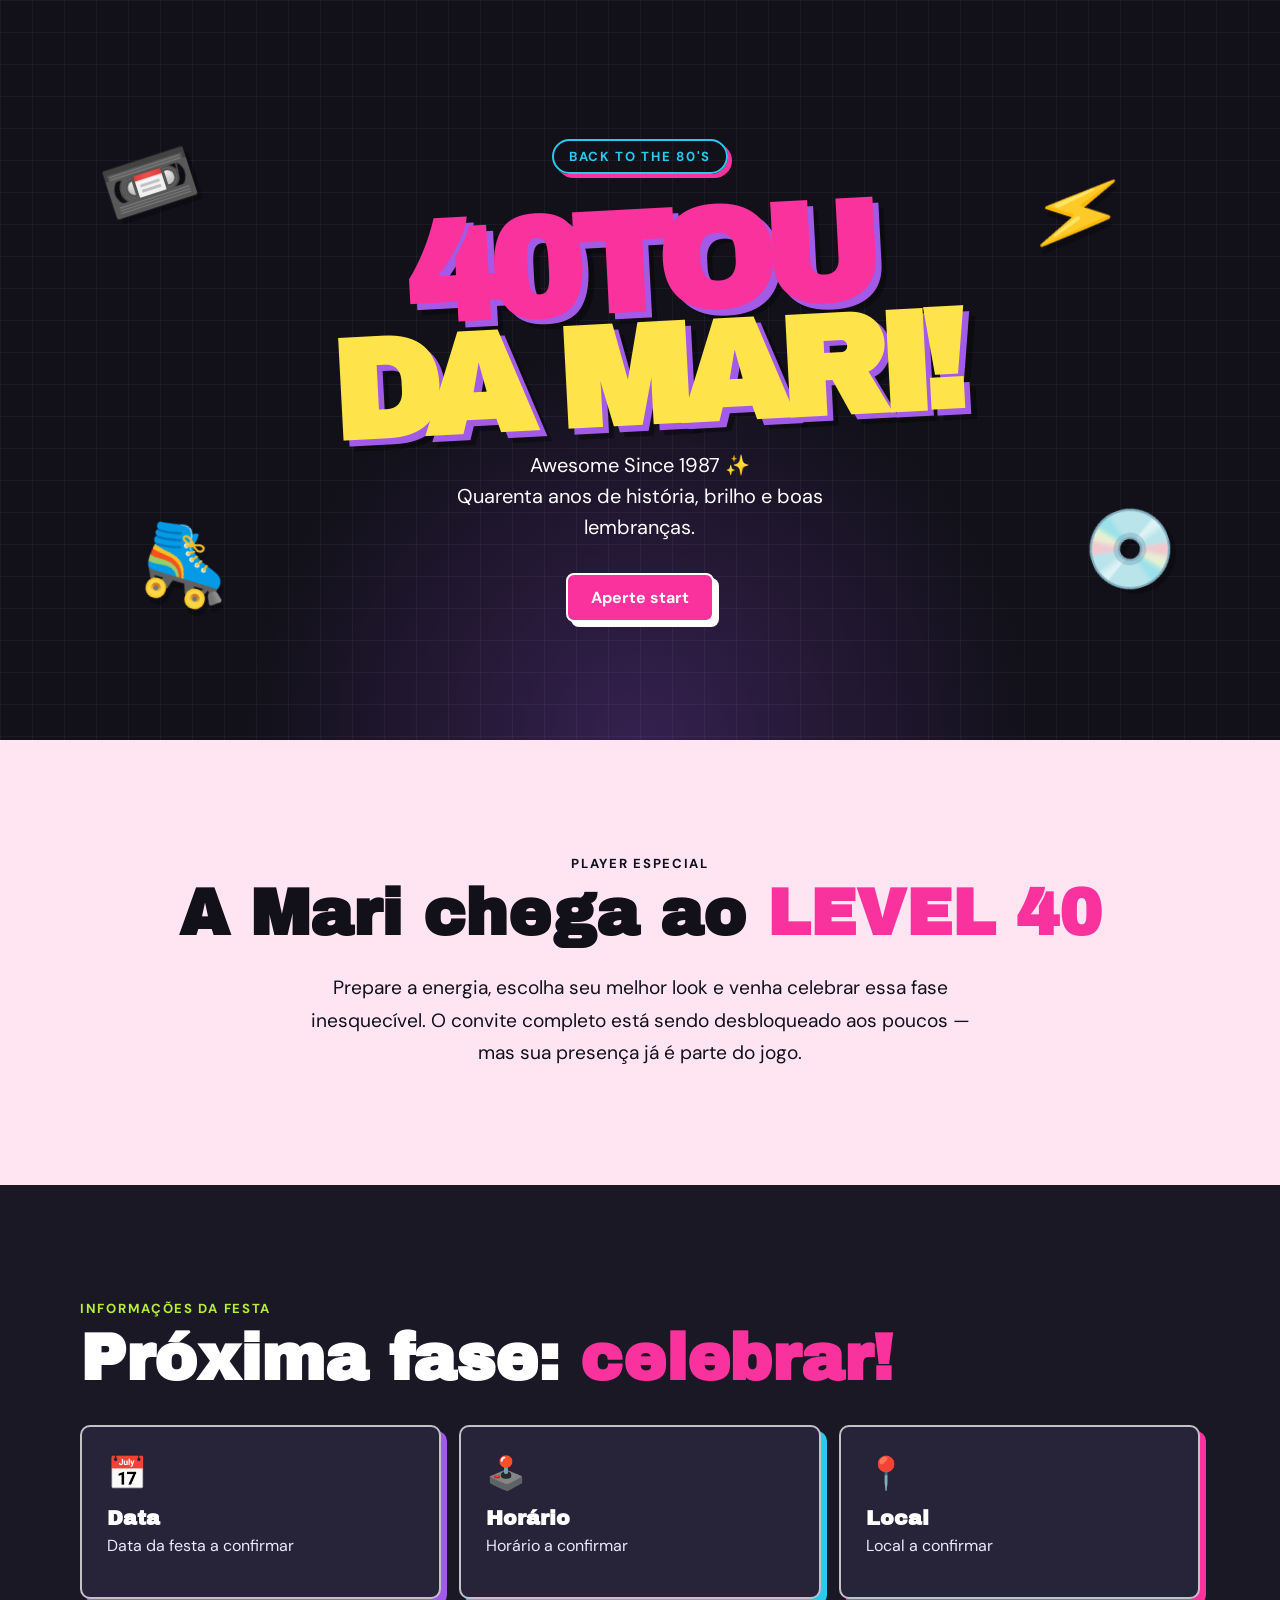
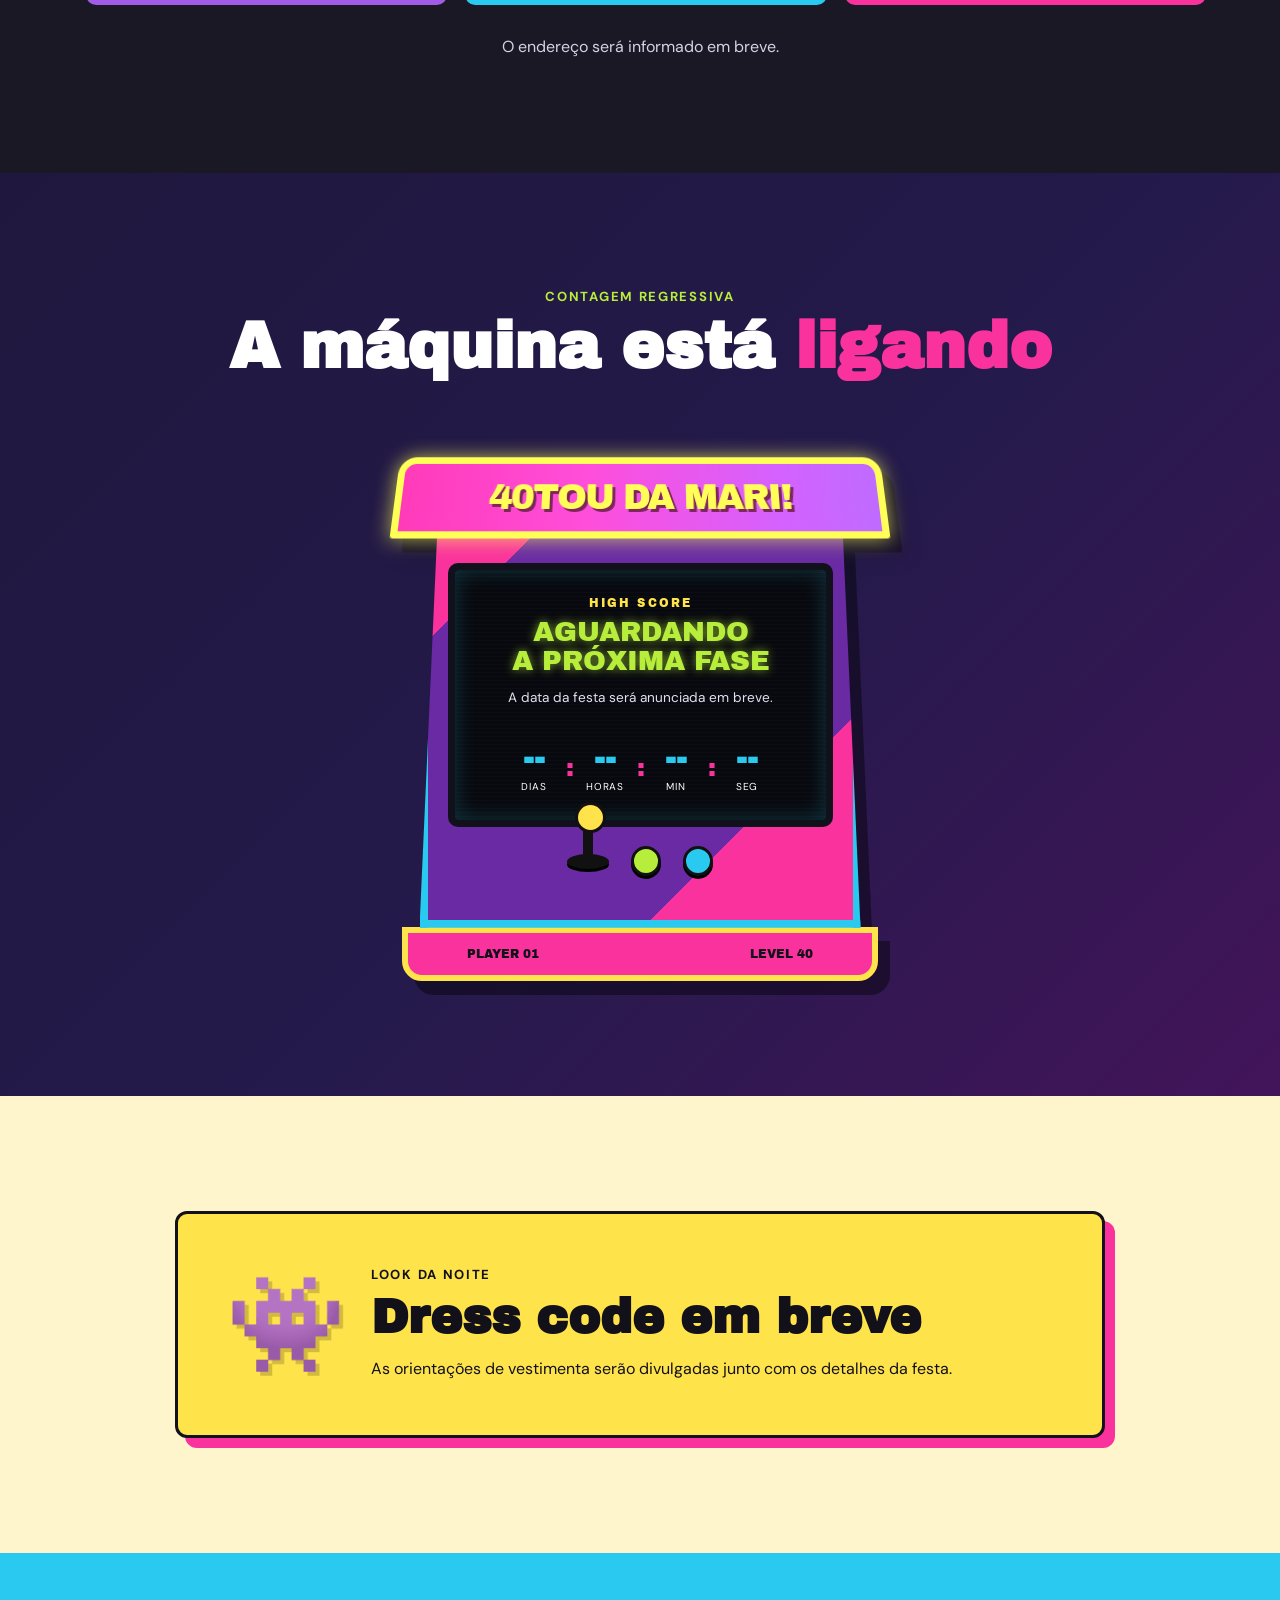
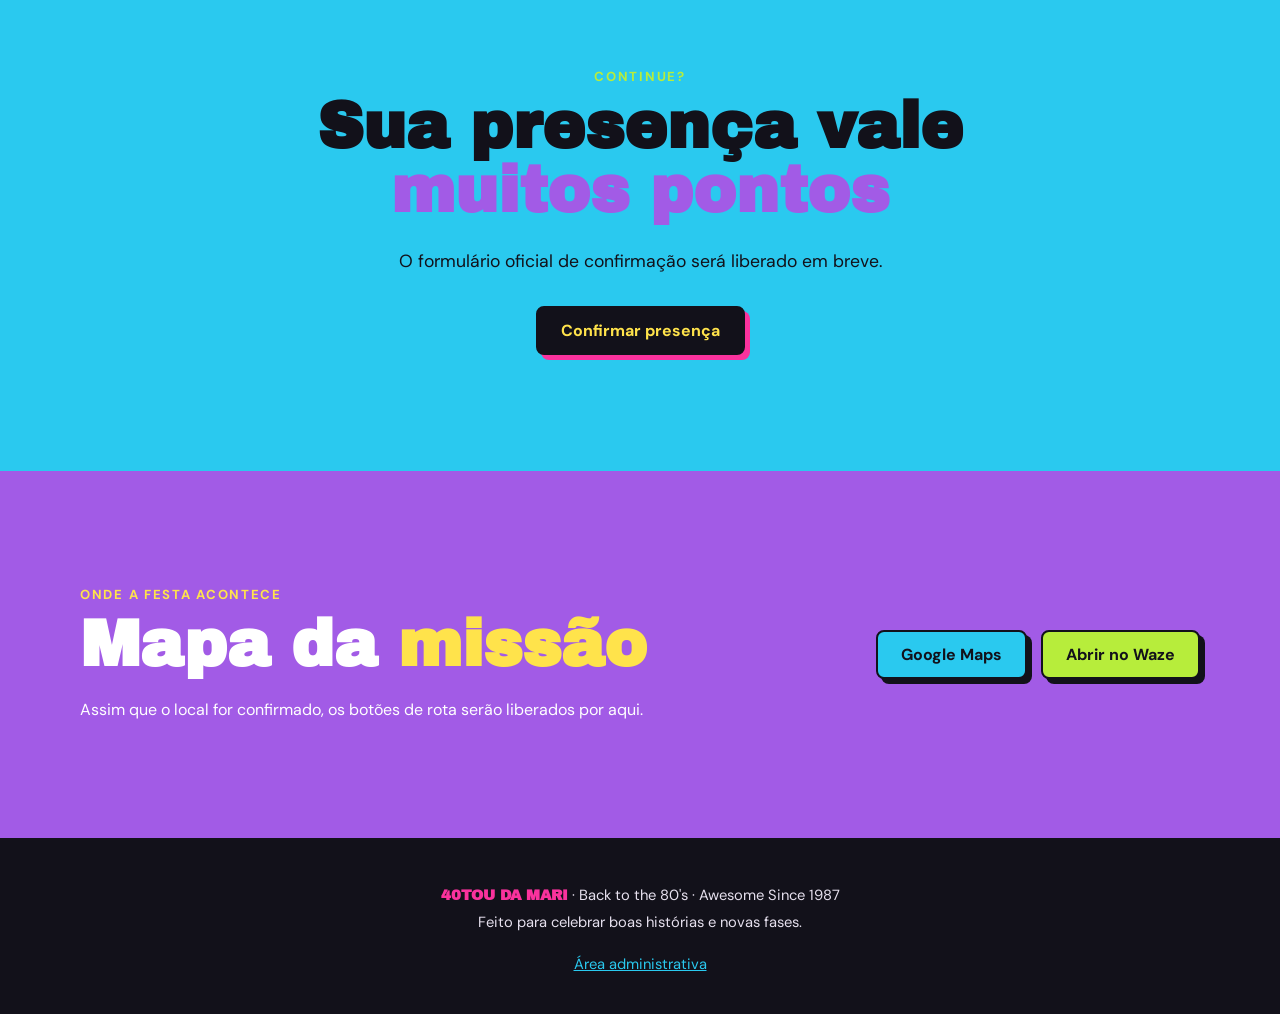
==== eventos/40tou-da-mari/index.html @ 83916aa4 "Add files via upload" ====
<!doctype html>
<html lang="pt-BR">
<head>
  <meta charset="utf-8">
  <meta name="viewport" content="width=device-width, initial-scale=1">
  <meta name="theme-color" content="#12111a">
  <meta name="description" content="40tou da Mari — Back to the 80's, Awesome Since 1987.">
  <title>40tou da Mari — Back to the 80's</title>
  <link rel="preconnect" href="https://fonts.googleapis.com">
  <link rel="preconnect" href="https://fonts.gstatic.com" crossorigin>
  <link href="https://fonts.googleapis.com/css2?family=Archivo+Black&family=DM+Sans:opsz,wght@9..40,400;9..40,500;9..40,700&display=swap" rel="stylesheet">
  <link rel="stylesheet" href="css/public-arcade.css">
</head>
<body>
  <a class="skip-link" href="#convite">Pular para o convite</a>
  <header class="hero" aria-labelledby="hero-title">
    <div class="top-stripe" aria-hidden="true"></div>
    <div class="hero-decoration deco-cassette" aria-hidden="true">📼</div>
    <div class="hero-decoration deco-bolt" aria-hidden="true">⚡</div>
    <div class="hero-decoration deco-disc" aria-hidden="true">💿</div>
    <div class="hero-decoration deco-skate" aria-hidden="true">🛼</div>
    <div class="hero-content">
      <p class="tagline">Back to the 80's</p>
      <h1 id="hero-title"><span>40TOU</span><span>DA MARI!</span></h1>
      <p class="hero-copy">Awesome Since 1987 ✨<br>Quarenta anos de história, brilho e boas lembranças.</p>
      <a class="button button-pink" href="#convite">Aperte start</a>
    </div>
  </header>

  <main>
    <section class="intro section-padding" id="convite" aria-labelledby="intro-title">
      <p class="eyebrow">Player especial</p>
      <h2 id="intro-title">A Mari chega ao <span>LEVEL 40</span></h2>
      <p>Prepare a energia, escolha seu melhor look e venha celebrar essa fase inesquecível. O convite completo está sendo desbloqueado aos poucos — mas sua presença já é parte do jogo.</p>
    </section>

    <section class="event-info section-padding" aria-labelledby="info-title">
      <div class="section-heading"><p class="eyebrow">Informações da festa</p><h2 id="info-title">Próxima fase: <span>celebrar!</span></h2></div>
      <div class="info-grid">
        <article><span class="info-icon" aria-hidden="true">📅</span><h3>Data</h3><p id="eventDate">Data da festa a confirmar</p></article>
        <article><span class="info-icon" aria-hidden="true">🕹️</span><h3>Horário</h3><p id="eventTime">Horário a confirmar</p></article>
        <article><span class="info-icon" aria-hidden="true">📍</span><h3>Local</h3><p id="eventVenue">Local a confirmar</p></article>
      </div>
      <p class="info-note" id="eventAddress">O endereço será informado em breve.</p>
    </section>

    <section class="arcade-section section-padding" aria-labelledby="arcade-title">
      <div class="section-heading section-heading--center"><p class="eyebrow">Contagem regressiva</p><h2 id="arcade-title">A máquina está <span>ligando</span></h2></div>
      <div class="arcade-wrap" id="arcadeMachine" data-state="pending">
        <div class="arcade-machine" aria-label="Fliperama retrô com contagem regressiva">
          <div class="arcade-marquee">40TOU DA MARI!</div>
          <div class="arcade-cabinet">
            <div class="arcade-screen">
              <div class="scanlines" aria-hidden="true"></div>
              <p class="screen-kicker">HIGH SCORE</p>
              <p class="screen-message" id="countdownMessage">AGUARDANDO<br>A PRÓXIMA FASE</p>
              <p class="screen-subtitle" id="countdownSubtitle">A data da festa será anunciada em breve.</p>
              <div class="countdown" aria-live="polite" aria-label="Contagem regressiva para o evento">
                <div><strong id="days">--</strong><span>Dias</span></div><i>:</i>
                <div><strong id="hours">--</strong><span>Horas</span></div><i>:</i>
                <div><strong id="minutes">--</strong><span>Min</span></div><i>:</i>
                <div><strong id="seconds">--</strong><span>Seg</span></div>
              </div>
            </div>
            <div class="arcade-controls" aria-hidden="true"><span class="joystick"></span><span class="arcade-button button-one"></span><span class="arcade-button button-two"></span></div>
          </div>
          <div class="arcade-base"><span>PLAYER 01</span><span>LEVEL 40</span></div>
        </div>
      </div>
    </section>

    <section class="outfit section-padding" aria-labelledby="outfit-title">
      <div class="outfit-card"><span class="outfit-icon" aria-hidden="true">👾</span><div><p class="eyebrow">Look da noite</p><h2 id="outfit-title">Dress code em breve</h2><p id="outfitText">As orientações de vestimenta serão divulgadas junto com os detalhes da festa.</p></div></div>
    </section>

    <section class="rsvp section-padding" aria-labelledby="rsvp-title">
      <p class="eyebrow">Continue?</p><h2 id="rsvp-title">Sua presença vale<br><span>muitos pontos</span></h2>
      <p id="rsvpText">Confirme sua presença pelo formulário oficial para que a Mari possa preparar tudo com carinho.</p>
      <a id="rsvpLink" class="button button-dark" target="_blank" rel="noopener noreferrer" href="#">Confirmar presença</a>
    </section>

    <section class="location section-padding" aria-labelledby="location-title">
      <div><p class="eyebrow">Onde a festa acontece</p><h2 id="location-title">Mapa da <span>missão</span></h2><p id="locationText">Assim que o local for confirmado, os botões de rota serão liberados por aqui.</p></div>
      <div class="route-actions"><button id="mapsButton" class="button button-cyan" type="button">Google Maps</button><button id="wazeButton" class="button button-lime" type="button">Abrir no Waze</button></div>
    </section>
  </main>

  <footer class="site-footer"><p><strong>40TOU DA MARI</strong> · Back to the 80's · Awesome Since 1987</p><p>Feito para celebrar boas histórias e novas fases.</p><a href="dashboard.html">Área administrativa</a></footer>
  <div class="toast" id="toast" role="status" aria-live="polite"></div>
  <script src="js/dados-evento.js"></script>
  <script src="js/script.js"></script>
</body>
</html>
---- eventos/40tou-da-mari/css/public-arcade.css ----
:root{--pink:#fa329d;--cyan:#2ac9ef;--lime:#b7ed3b;--yellow:#ffe34b;--purple:#a25be6;--ink:#12111a;--paper:#fff8f4;--dark-paper:#1a1825;--font-title:"Archivo Black",Impact,sans-serif;--font-body:"DM Sans",Arial,sans-serif}*{box-sizing:border-box}html{scroll-behavior:smooth}body{margin:0;background:var(--paper);color:var(--ink);font-family:var(--font-body);font-size:16px;overflow-x:hidden}button,a{font:inherit}.skip-link{position:absolute;left:12px;top:-80px;z-index:99;background:var(--yellow);color:var(--ink);font-weight:700;padding:12px 15px;border-radius:8px}.skip-link:focus{top:12px}.top-stripe{height:15px;background:repeating-linear-gradient(90deg,var(--pink) 0 20%,var(--cyan) 20% 40%,var(--lime) 40% 60%,var(--yellow) 60% 80%,var(--purple) 80% 100%)}.hero{position:relative;isolation:isolate;min-height:min(740px,100vh);display:grid;place-items:center;overflow:hidden;color:#fff;text-align:center;background-color:var(--ink);background-image:linear-gradient(rgba(255,255,255,.045) 1px,transparent 1px),linear-gradient(90deg,rgba(255,255,255,.045) 1px,transparent 1px),radial-gradient(circle at 50% 100%,#35204f 0,transparent 40%);background-size:32px 32px,32px 32px,auto}.hero:after{content:"";position:absolute;inset:auto -25% -45% -25%;height:65%;z-index:-1;background:repeating-radial-gradient(ellipse at center,transparent 0 15px,rgba(250,50,157,.17) 16px 17px);transform:perspective(280px) rotateX(65deg)}.hero-content{padding:84px 20px 105px;position:relative;z-index:1}.tagline,.eyebrow{margin:0 0 10px;text-transform:uppercase;font-size:.82rem;letter-spacing:.13em;font-weight:700}.tagline{display:inline-block;padding:7px 15px;border:2px solid var(--cyan);border-radius:999px;color:var(--cyan);box-shadow:4px 4px 0 var(--pink)}.hero h1{margin:25px auto 16px;line-height:.8;font-family:var(--font-title);font-size:clamp(4rem,11vw,9.5rem);letter-spacing:-.08em;transform:rotate(-3deg)}.hero h1 span{display:block;text-shadow:6px 6px 0 var(--purple),11px 11px 0 rgba(0,0,0,.35)}.hero h1 span:first-child{color:var(--pink)}.hero h1 span:last-child{color:var(--yellow)}.hero-copy{margin:0 auto 30px;max-width:470px;font-size:clamp(1rem,2vw,1.25rem);line-height:1.55}.hero-decoration{position:absolute;z-index:0;filter:drop-shadow(4px 6px 0 rgba(0,0,0,.3));font-size:clamp(2.3rem,6vw,5rem)}.deco-cassette{left:8%;top:18%;transform:rotate(-18deg)}.deco-bolt{right:12%;top:22%;transform:rotate(18deg)}.deco-disc{right:8%;bottom:19%;transform:rotate(-20deg)}.deco-skate{left:11%;bottom:17%;transform:rotate(16deg)}.button{display:inline-flex;align-items:center;justify-content:center;min-height:48px;border:2px solid var(--ink);border-radius:8px;padding:12px 23px;color:var(--ink);font-weight:700;text-decoration:none;cursor:pointer;box-shadow:5px 5px 0 var(--ink);transition:transform .18s ease,box-shadow .18s ease}.button:hover,.button:focus-visible{transform:translate(3px,3px);box-shadow:2px 2px 0 var(--ink)}.button:focus-visible,a:focus-visible,button:focus-visible{outline:3px solid var(--cyan);outline-offset:3px}.button-pink{background:var(--pink);color:#fff;border-color:#fff;box-shadow:5px 5px 0 #fff}.section-padding{padding:clamp(58px,9vw,116px) max(22px,calc((100% - 1120px)/2))}.intro{text-align:center;background:#ffe5f2}.intro h2,.section-heading h2,.rsvp h2,.location h2,.outfit h2{margin:0;font-family:var(--font-title);font-size:clamp(2rem,5vw,4rem);line-height:1}.intro h2 span,.section-heading h2 span,.rsvp h2 span,.location h2 span{color:var(--pink)}.intro>p:last-child{max-width:690px;margin:26px auto 0;font-size:clamp(1rem,2vw,1.2rem);line-height:1.7}.event-info{background:var(--dark-paper);color:#fff}.section-heading{margin-bottom:34px}.section-heading--center{text-align:center}.section-heading .eyebrow,.rsvp .eyebrow{color:var(--lime)}.info-grid{display:grid;grid-template-columns:repeat(3,1fr);gap:18px}.info-grid article{min-height:174px;padding:25px;border:2px solid rgba(255,255,255,.72);border-radius:10px;background:#272339;box-shadow:6px 6px 0 var(--purple)}.info-grid article:nth-child(2){box-shadow:6px 6px 0 var(--cyan)}.info-grid article:nth-child(3){box-shadow:6px 6px 0 var(--pink)}.info-icon{font-size:2rem}.info-grid h3{margin:13px 0 5px;font-family:var(--font-title);font-size:1.28rem}.info-grid p{margin:0;color:#ece9f9;line-height:1.55}.info-note{max-width:800px;margin:37px auto 0;text-align:center;color:#d6d1e6}.arcade-section{background:linear-gradient(135deg,#20173e,#241a4b 55%,#43145a);color:#fff;overflow:hidden}.arcade-wrap{max-width:490px;margin:0 auto;filter:drop-shadow(12px 14px 0 rgba(0,0,0,.42))}.arcade-machine{position:relative;padding-top:43px}.arcade-marquee{position:relative;z-index:2;padding:14px 10px;border:7px solid var(--yellow);border-radius:18px 18px 3px 3px;background:linear-gradient(90deg,var(--pink),var(--purple));color:var(--yellow);font-family:var(--font-title);font-size:clamp(1.5rem,5vw,2.25rem);letter-spacing:-.05em;text-align:center;text-shadow:3px 3px 0 #68214e;transform:perspective(260px) rotateX(8deg);transition:filter .45s ease,box-shadow .45s ease}.arcade-cabinet{position:relative;margin:-3px auto 0;width:90%;padding:28px 20px 24px;border:8px solid var(--cyan);border-top:0;background:linear-gradient(135deg,#fa329d 0 13%,#692aa4 13% 75%,#fa329d 75%);clip-path:polygon(4% 0,96% 0,100% 100%,0 100%)}.arcade-screen{position:relative;overflow:hidden;padding:27px 15px;background:#08090e;border:7px solid #10111b;border-radius:10px;color:var(--lime);text-align:center;box-shadow:inset 0 0 22px rgba(42,201,239,.23)}.scanlines{pointer-events:none;position:absolute;inset:0;background:repeating-linear-gradient(0deg,transparent 0 3px,rgba(255,255,255,.07) 4px);opacity:.52}.screen-kicker,.screen-message,.screen-subtitle,.countdown{position:relative}.screen-kicker{margin:0 0 9px;color:var(--yellow);font-family:var(--font-title);font-size:.72rem;letter-spacing:.18em}.screen-message{margin:0;font-family:var(--font-title);font-size:clamp(1.15rem,4vw,1.72rem);line-height:1.05;text-shadow:0 0 10px rgba(183,237,59,.65)}.screen-subtitle{min-height:36px;margin:13px auto 18px;max-width:290px;color:#e4dff1;font-size:.85rem;line-height:1.35}.countdown{display:flex;align-items:center;justify-content:center;gap:5px;font-family:var(--font-title)}.countdown div{min-width:53px}.countdown strong{display:block;color:var(--cyan);font-size:clamp(1.25rem,4vw,2rem);line-height:1}.countdown span{display:block;margin-top:5px;color:#fff;font-family:var(--font-body);font-size:.63rem;text-transform:uppercase;letter-spacing:.09em}.countdown i{color:var(--pink);font-size:1.5rem;font-style:normal}.arcade-controls{display:flex;align-items:center;justify-content:center;gap:22px;min-height:69px}.joystick{position:relative;width:42px;height:15px;border-radius:50%;background:#111;box-shadow:0 3px 0 #000}.joystick:before{content:"";position:absolute;width:10px;height:35px;left:16px;bottom:7px;background:#111;border-radius:7px}.joystick:after{content:"";position:absolute;width:25px;height:25px;left:8px;bottom:36px;border-radius:50%;background:var(--yellow);border:3px solid #111}.arcade-button{width:30px;height:30px;border:3px solid #111;border-radius:50%;box-shadow:0 3px 0 #000}.button-one{background:var(--lime)}.button-two{background:var(--cyan)}.arcade-base{display:flex;justify-content:space-between;gap:15px;margin:-1px auto 0;padding:14px 12%;width:97%;border:6px solid var(--yellow);border-radius:0 0 20px 20px;background:var(--pink);color:var(--ink);font-family:var(--font-title);font-size:.75rem}.arcade-wrap.is-powered .arcade-marquee{filter:brightness(1.18);box-shadow:0 0 20px rgba(255,227,75,.7)}.arcade-wrap.is-powered .arcade-screen{animation:crt-on .85s ease-out both}.arcade-wrap.is-powered .screen-message,.arcade-wrap.is-powered .countdown{animation:reveal .55s .42s both}.outfit{background:#fff5cd}.outfit-card{max-width:930px;margin:0 auto;display:flex;align-items:center;gap:25px;padding:clamp(26px,5vw,48px);border:3px solid var(--ink);border-radius:12px;background:var(--yellow);box-shadow:10px 10px 0 var(--pink)}.outfit-icon{font-size:clamp(3rem,9vw,6rem);filter:drop-shadow(4px 4px 0 rgba(0,0,0,.18))}.outfit h2{font-size:clamp(1.7rem,4vw,3rem)}.outfit p:last-child{margin:15px 0 0;line-height:1.65}.rsvp{text-align:center;background:var(--cyan)}.rsvp h2 span{color:var(--purple)}.rsvp>p:not(.eyebrow){max-width:580px;margin:24px auto 30px;font-size:1.1rem;line-height:1.65}.button-dark{background:var(--ink);border-color:var(--ink);color:var(--yellow);box-shadow:5px 5px 0 var(--pink)}.location{display:flex;align-items:center;justify-content:space-between;gap:32px;background:var(--purple);color:#fff}.location .eyebrow{color:var(--yellow)}.location h2 span{color:var(--yellow)}.location>div>p:last-child{max-width:580px;margin:20px 0 0;line-height:1.65}.route-actions{display:flex;flex-wrap:wrap;gap:14px;flex:0 0 auto}.button-cyan{background:var(--cyan)}.button-lime{background:var(--lime)}.site-footer{padding:40px 22px;background:var(--ink);color:#e6e0ee;text-align:center;font-size:.92rem}.site-footer p{margin:7px}.site-footer strong{color:var(--pink);font-family:var(--font-title)}.site-footer a{display:inline-block;margin-top:15px;color:var(--cyan)}.toast{position:fixed;left:50%;bottom:20px;z-index:20;width:min(440px,calc(100% - 32px));padding:15px 18px;border:2px solid var(--ink);border-radius:8px;background:var(--yellow);color:var(--ink);font-weight:700;text-align:center;box-shadow:5px 5px 0 var(--pink);opacity:0;pointer-events:none;transform:translate(-50%,20px);transition:.2s}.toast.is-visible{opacity:1;transform:translate(-50%,0)}@keyframes crt-on{0%{transform:scaleY(.02);filter:brightness(3)}55%{transform:scaleY(1.03);filter:brightness(1.6)}100%{transform:scaleY(1);filter:none}}@keyframes reveal{from{opacity:0;transform:translateY(8px)}to{opacity:1;transform:none}}@media(max-width:700px){.hero{min-height:630px}.hero-content{padding-top:72px}.deco-cassette{left:4%;top:14%}.deco-bolt{right:4%;top:16%}.deco-disc{right:2%;bottom:13%}.deco-skate{left:3%;bottom:12%}.info-grid{grid-template-columns:1fr}.info-grid article{min-height:0}.location{align-items:flex-start;flex-direction:column}.route-actions{width:100%}.route-actions .button{flex:1 1 180px}.arcade-cabinet{width:96%;padding-left:12px;padding-right:12px}}@media(max-width:420px){.hero h1{font-size:3.7rem}.arcade-wrap{max-width:360px}.arcade-machine{padding-top:32px}.arcade-marquee{border-width:5px;font-size:1.3rem}.arcade-cabinet{border-width:6px}.arcade-screen{padding-left:8px;padding-right:8px}.countdown{gap:2px}.countdown div{min-width:42px}.countdown strong{font-size:1.25rem}.countdown i{font-size:1.15rem}.arcade-base{font-size:.6rem}.outfit-card{align-items:flex-start;gap:16px}.outfit-icon{font-size:3rem}}@media(prefers-reduced-motion:reduce){html{scroll-behavior:auto}*,*:before,*:after{animation-duration:.01ms!important;animation-iteration-count:1!important;transition-duration:.01ms!important}}
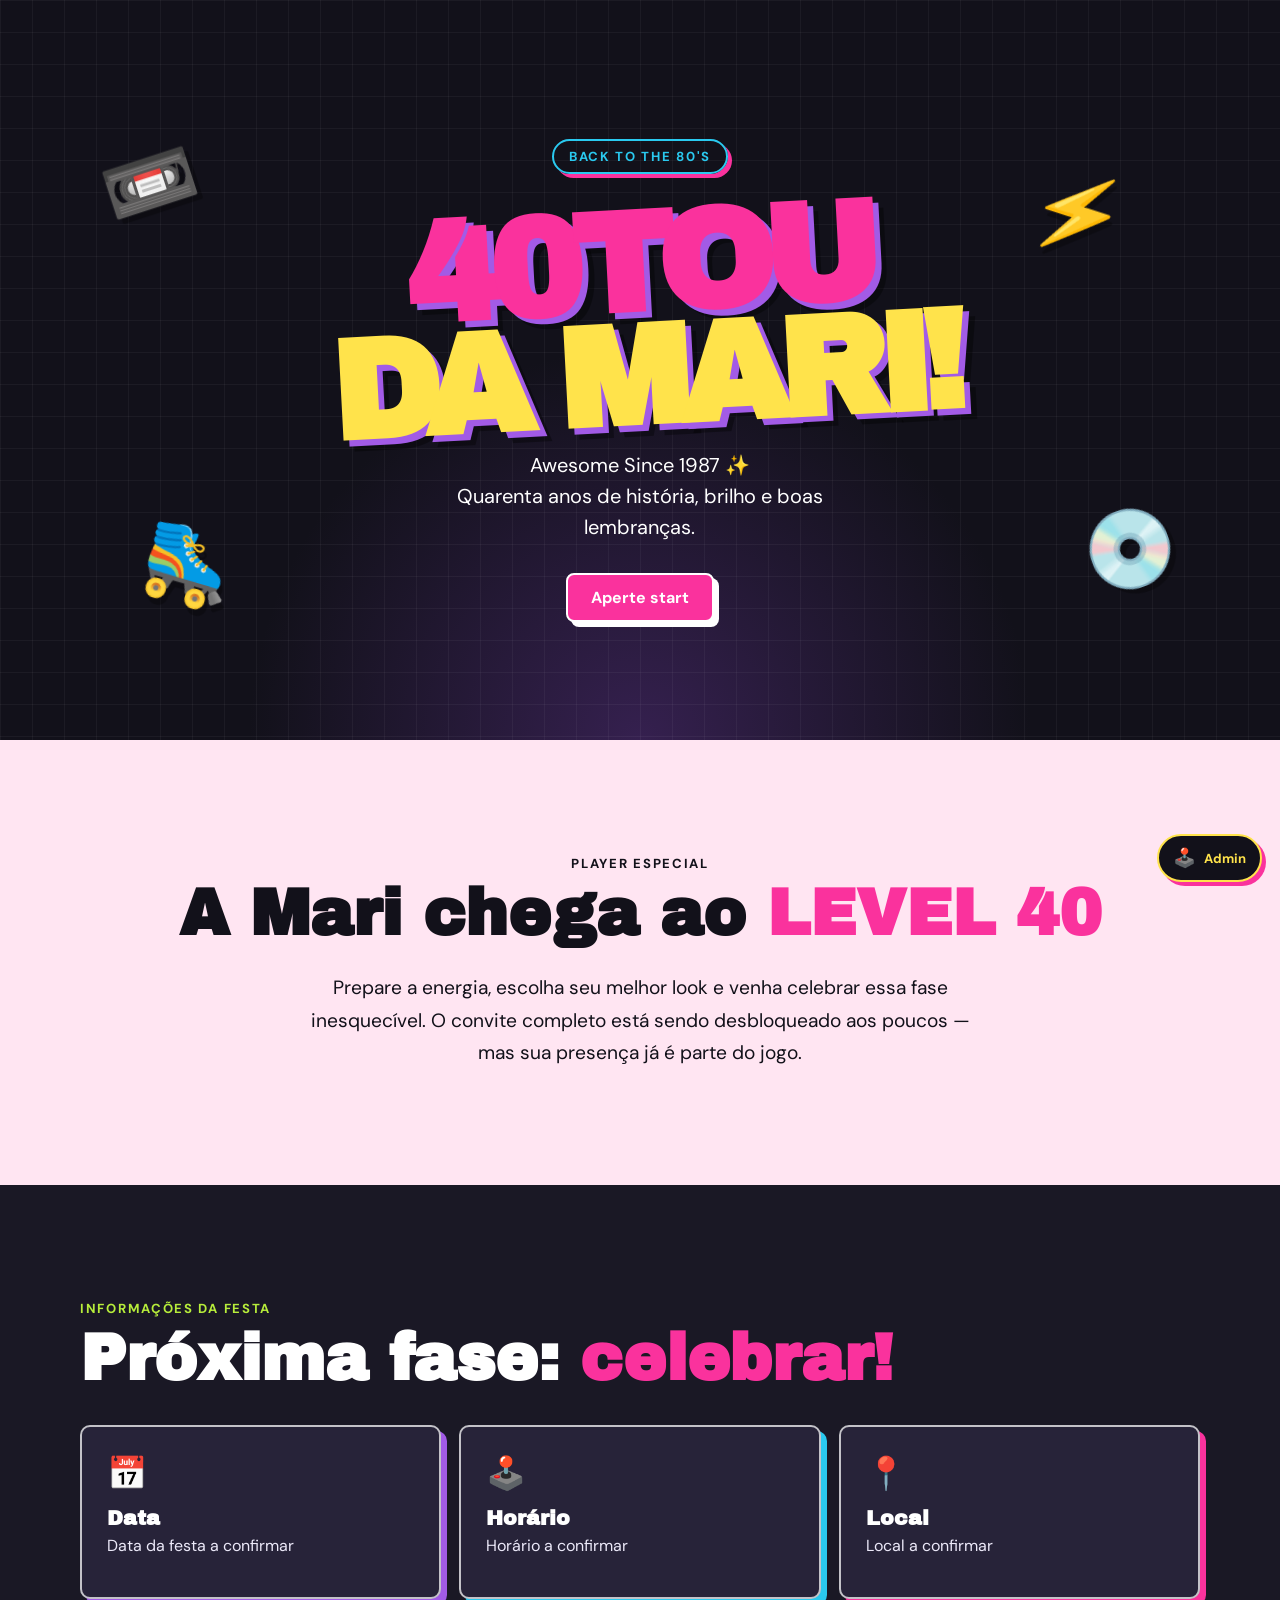
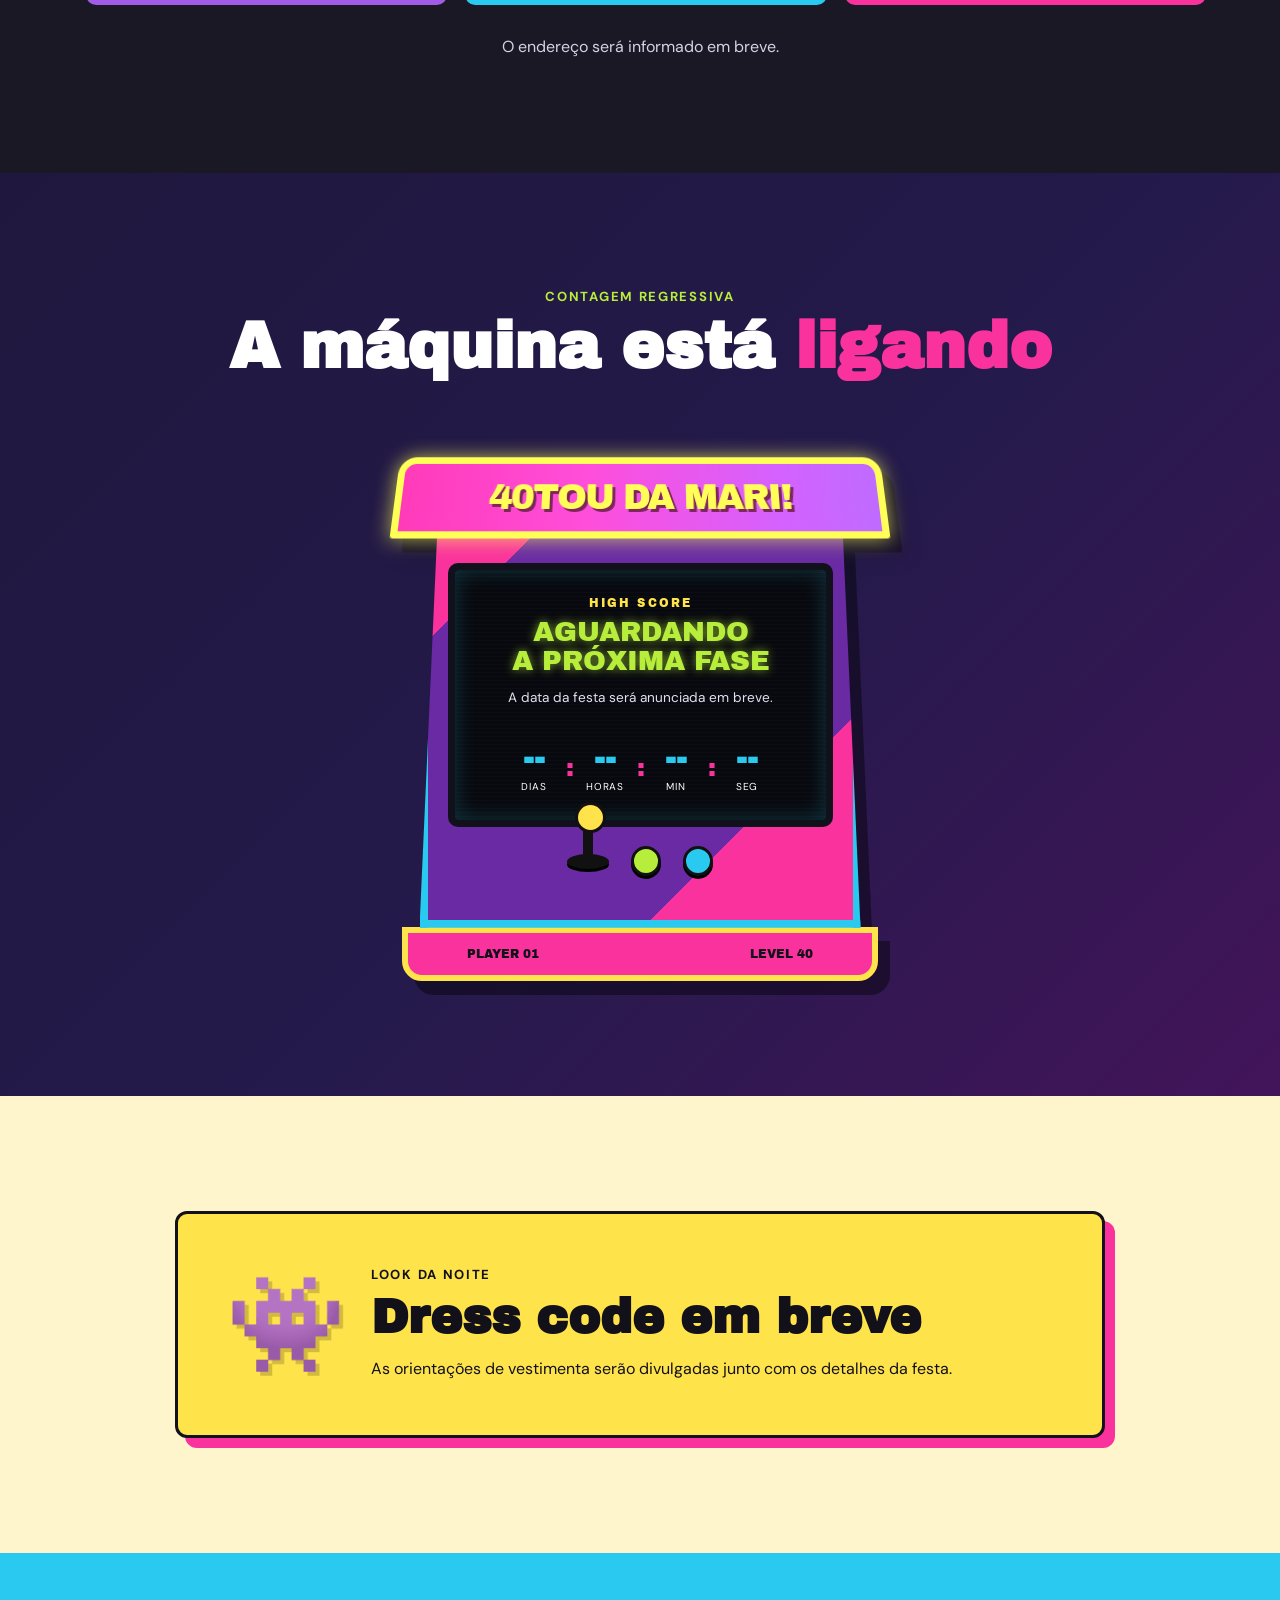
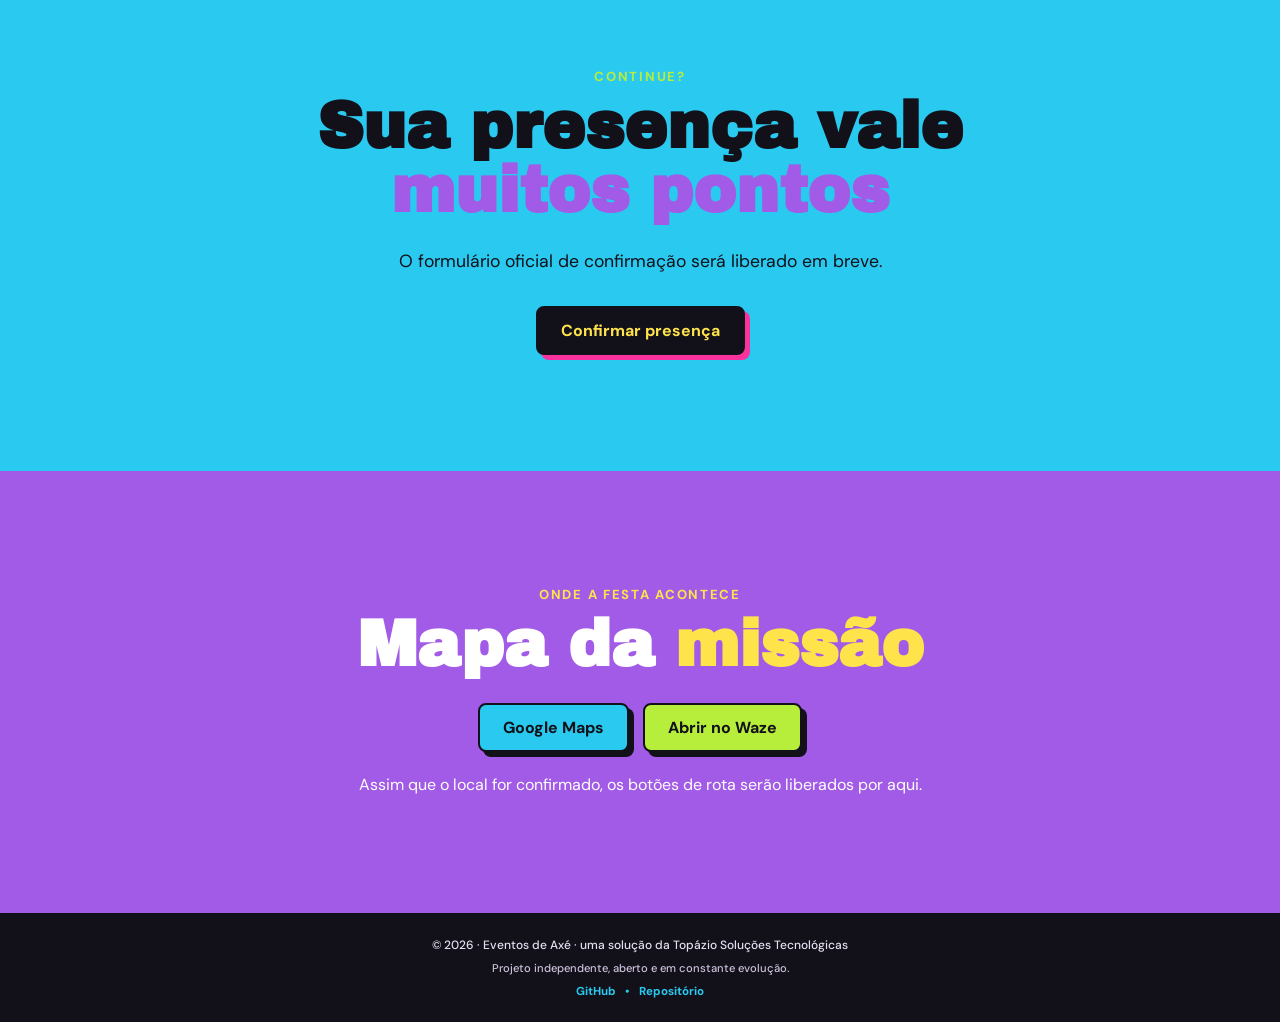
==== commit 16a10805: "Add files via upload" ====
--- a/eventos/40tou-da-mari/index.html
+++ b/eventos/40tou-da-mari/index.html
@@ -13,6 +13,7 @@
 </head>
 <body>
   <a class="skip-link" href="#convite">Pular para o convite</a>
+  <a class="admin-entry arcade-admin-entry" href="dashboard.html" aria-label="Acesso administrativo do evento"><span aria-hidden="true">🕹️</span><strong>Admin</strong></a>
   <header class="hero" aria-labelledby="hero-title">
     <div class="top-stripe" aria-hidden="true"></div>
     <div class="hero-decoration deco-cassette" aria-hidden="true">📼</div>
@@ -80,12 +81,11 @@
     </section>
 
     <section class="location section-padding" aria-labelledby="location-title">
-      <div><p class="eyebrow">Onde a festa acontece</p><h2 id="location-title">Mapa da <span>missão</span></h2><p id="locationText">Assim que o local for confirmado, os botões de rota serão liberados por aqui.</p></div>
-      <div class="route-actions"><button id="mapsButton" class="button button-cyan" type="button">Google Maps</button><button id="wazeButton" class="button button-lime" type="button">Abrir no Waze</button></div>
+      <div><p class="eyebrow">Onde a festa acontece</p><h2 id="location-title">Mapa da <span>missão</span></h2><div class="route-actions"><button id="mapsButton" class="button button-cyan" type="button">Google Maps</button><button id="wazeButton" class="button button-lime" type="button">Abrir no Waze</button></div><p id="locationText">Assim que o local for confirmado, os botões de rota serão liberados por aqui.</p></div>
     </section>
   </main>
 
-  <footer class="site-footer"><p><strong>40TOU DA MARI</strong> · Back to the 80's · Awesome Since 1987</p><p>Feito para celebrar boas histórias e novas fases.</p><a href="dashboard.html">Área administrativa</a></footer>
+  <footer class="institutional-footer mari-footer"><p>© <span id="currentYear"></span> · Eventos de Axé · uma solução da Topázio Soluções Tecnológicas</p><p class="system-note">Projeto independente, aberto e em constante evolução.</p><div class="system-links"><a href="https://github.com/raphbrito" target="_blank" rel="noopener">GitHub</a><span>•</span><a href="https://github.com/raphbrito/Eventos-de-Axe" target="_blank" rel="noopener">Repositório</a></div></footer>
   <div class="toast" id="toast" role="status" aria-live="polite"></div>
   <script src="js/dados-evento.js"></script>
   <script src="js/script.js"></script>
--- a/eventos/40tou-da-mari/css/public-arcade.css
+++ b/eventos/40tou-da-mari/css/public-arcade.css
@@ -1 +1,2 @@
 :root{--pink:#fa329d;--cyan:#2ac9ef;--lime:#b7ed3b;--yellow:#ffe34b;--purple:#a25be6;--ink:#12111a;--paper:#fff8f4;--dark-paper:#1a1825;--font-title:"Archivo Black",Impact,sans-serif;--font-body:"DM Sans",Arial,sans-serif}*{box-sizing:border-box}html{scroll-behavior:smooth}body{margin:0;background:var(--paper);color:var(--ink);font-family:var(--font-body);font-size:16px;overflow-x:hidden}button,a{font:inherit}.skip-link{position:absolute;left:12px;top:-80px;z-index:99;background:var(--yellow);color:var(--ink);font-weight:700;padding:12px 15px;border-radius:8px}.skip-link:focus{top:12px}.top-stripe{height:15px;background:repeating-linear-gradient(90deg,var(--pink) 0 20%,var(--cyan) 20% 40%,var(--lime) 40% 60%,var(--yellow) 60% 80%,var(--purple) 80% 100%)}.hero{position:relative;isolation:isolate;min-height:min(740px,100vh);display:grid;place-items:center;overflow:hidden;color:#fff;text-align:center;background-color:var(--ink);background-image:linear-gradient(rgba(255,255,255,.045) 1px,transparent 1px),linear-gradient(90deg,rgba(255,255,255,.045) 1px,transparent 1px),radial-gradient(circle at 50% 100%,#35204f 0,transparent 40%);background-size:32px 32px,32px 32px,auto}.hero:after{content:"";position:absolute;inset:auto -25% -45% -25%;height:65%;z-index:-1;background:repeating-radial-gradient(ellipse at center,transparent 0 15px,rgba(250,50,157,.17) 16px 17px);transform:perspective(280px) rotateX(65deg)}.hero-content{padding:84px 20px 105px;position:relative;z-index:1}.tagline,.eyebrow{margin:0 0 10px;text-transform:uppercase;font-size:.82rem;letter-spacing:.13em;font-weight:700}.tagline{display:inline-block;padding:7px 15px;border:2px solid var(--cyan);border-radius:999px;color:var(--cyan);box-shadow:4px 4px 0 var(--pink)}.hero h1{margin:25px auto 16px;line-height:.8;font-family:var(--font-title);font-size:clamp(4rem,11vw,9.5rem);letter-spacing:-.08em;transform:rotate(-3deg)}.hero h1 span{display:block;text-shadow:6px 6px 0 var(--purple),11px 11px 0 rgba(0,0,0,.35)}.hero h1 span:first-child{color:var(--pink)}.hero h1 span:last-child{color:var(--yellow)}.hero-copy{margin:0 auto 30px;max-width:470px;font-size:clamp(1rem,2vw,1.25rem);line-height:1.55}.hero-decoration{position:absolute;z-index:0;filter:drop-shadow(4px 6px 0 rgba(0,0,0,.3));font-size:clamp(2.3rem,6vw,5rem)}.deco-cassette{left:8%;top:18%;transform:rotate(-18deg)}.deco-bolt{right:12%;top:22%;transform:rotate(18deg)}.deco-disc{right:8%;bottom:19%;transform:rotate(-20deg)}.deco-skate{left:11%;bottom:17%;transform:rotate(16deg)}.button{display:inline-flex;align-items:center;justify-content:center;min-height:48px;border:2px solid var(--ink);border-radius:8px;padding:12px 23px;color:var(--ink);font-weight:700;text-decoration:none;cursor:pointer;box-shadow:5px 5px 0 var(--ink);transition:transform .18s ease,box-shadow .18s ease}.button:hover,.button:focus-visible{transform:translate(3px,3px);box-shadow:2px 2px 0 var(--ink)}.button:focus-visible,a:focus-visible,button:focus-visible{outline:3px solid var(--cyan);outline-offset:3px}.button-pink{background:var(--pink);color:#fff;border-color:#fff;box-shadow:5px 5px 0 #fff}.section-padding{padding:clamp(58px,9vw,116px) max(22px,calc((100% - 1120px)/2))}.intro{text-align:center;background:#ffe5f2}.intro h2,.section-heading h2,.rsvp h2,.location h2,.outfit h2{margin:0;font-family:var(--font-title);font-size:clamp(2rem,5vw,4rem);line-height:1}.intro h2 span,.section-heading h2 span,.rsvp h2 span,.location h2 span{color:var(--pink)}.intro>p:last-child{max-width:690px;margin:26px auto 0;font-size:clamp(1rem,2vw,1.2rem);line-height:1.7}.event-info{background:var(--dark-paper);color:#fff}.section-heading{margin-bottom:34px}.section-heading--center{text-align:center}.section-heading .eyebrow,.rsvp .eyebrow{color:var(--lime)}.info-grid{display:grid;grid-template-columns:repeat(3,1fr);gap:18px}.info-grid article{min-height:174px;padding:25px;border:2px solid rgba(255,255,255,.72);border-radius:10px;background:#272339;box-shadow:6px 6px 0 var(--purple)}.info-grid article:nth-child(2){box-shadow:6px 6px 0 var(--cyan)}.info-grid article:nth-child(3){box-shadow:6px 6px 0 var(--pink)}.info-icon{font-size:2rem}.info-grid h3{margin:13px 0 5px;font-family:var(--font-title);font-size:1.28rem}.info-grid p{margin:0;color:#ece9f9;line-height:1.55}.info-note{max-width:800px;margin:37px auto 0;text-align:center;color:#d6d1e6}.arcade-section{background:linear-gradient(135deg,#20173e,#241a4b 55%,#43145a);color:#fff;overflow:hidden}.arcade-wrap{max-width:490px;margin:0 auto;filter:drop-shadow(12px 14px 0 rgba(0,0,0,.42))}.arcade-machine{position:relative;padding-top:43px}.arcade-marquee{position:relative;z-index:2;padding:14px 10px;border:7px solid var(--yellow);border-radius:18px 18px 3px 3px;background:linear-gradient(90deg,var(--pink),var(--purple));color:var(--yellow);font-family:var(--font-title);font-size:clamp(1.5rem,5vw,2.25rem);letter-spacing:-.05em;text-align:center;text-shadow:3px 3px 0 #68214e;transform:perspective(260px) rotateX(8deg);transition:filter .45s ease,box-shadow .45s ease}.arcade-cabinet{position:relative;margin:-3px auto 0;width:90%;padding:28px 20px 24px;border:8px solid var(--cyan);border-top:0;background:linear-gradient(135deg,#fa329d 0 13%,#692aa4 13% 75%,#fa329d 75%);clip-path:polygon(4% 0,96% 0,100% 100%,0 100%)}.arcade-screen{position:relative;overflow:hidden;padding:27px 15px;background:#08090e;border:7px solid #10111b;border-radius:10px;color:var(--lime);text-align:center;box-shadow:inset 0 0 22px rgba(42,201,239,.23)}.scanlines{pointer-events:none;position:absolute;inset:0;background:repeating-linear-gradient(0deg,transparent 0 3px,rgba(255,255,255,.07) 4px);opacity:.52}.screen-kicker,.screen-message,.screen-subtitle,.countdown{position:relative}.screen-kicker{margin:0 0 9px;color:var(--yellow);font-family:var(--font-title);font-size:.72rem;letter-spacing:.18em}.screen-message{margin:0;font-family:var(--font-title);font-size:clamp(1.15rem,4vw,1.72rem);line-height:1.05;text-shadow:0 0 10px rgba(183,237,59,.65)}.screen-subtitle{min-height:36px;margin:13px auto 18px;max-width:290px;color:#e4dff1;font-size:.85rem;line-height:1.35}.countdown{display:flex;align-items:center;justify-content:center;gap:5px;font-family:var(--font-title)}.countdown div{min-width:53px}.countdown strong{display:block;color:var(--cyan);font-size:clamp(1.25rem,4vw,2rem);line-height:1}.countdown span{display:block;margin-top:5px;color:#fff;font-family:var(--font-body);font-size:.63rem;text-transform:uppercase;letter-spacing:.09em}.countdown i{color:var(--pink);font-size:1.5rem;font-style:normal}.arcade-controls{display:flex;align-items:center;justify-content:center;gap:22px;min-height:69px}.joystick{position:relative;width:42px;height:15px;border-radius:50%;background:#111;box-shadow:0 3px 0 #000}.joystick:before{content:"";position:absolute;width:10px;height:35px;left:16px;bottom:7px;background:#111;border-radius:7px}.joystick:after{content:"";position:absolute;width:25px;height:25px;left:8px;bottom:36px;border-radius:50%;background:var(--yellow);border:3px solid #111}.arcade-button{width:30px;height:30px;border:3px solid #111;border-radius:50%;box-shadow:0 3px 0 #000}.button-one{background:var(--lime)}.button-two{background:var(--cyan)}.arcade-base{display:flex;justify-content:space-between;gap:15px;margin:-1px auto 0;padding:14px 12%;width:97%;border:6px solid var(--yellow);border-radius:0 0 20px 20px;background:var(--pink);color:var(--ink);font-family:var(--font-title);font-size:.75rem}.arcade-wrap.is-powered .arcade-marquee{filter:brightness(1.18);box-shadow:0 0 20px rgba(255,227,75,.7)}.arcade-wrap.is-powered .arcade-screen{animation:crt-on .85s ease-out both}.arcade-wrap.is-powered .screen-message,.arcade-wrap.is-powered .countdown{animation:reveal .55s .42s both}.outfit{background:#fff5cd}.outfit-card{max-width:930px;margin:0 auto;display:flex;align-items:center;gap:25px;padding:clamp(26px,5vw,48px);border:3px solid var(--ink);border-radius:12px;background:var(--yellow);box-shadow:10px 10px 0 var(--pink)}.outfit-icon{font-size:clamp(3rem,9vw,6rem);filter:drop-shadow(4px 4px 0 rgba(0,0,0,.18))}.outfit h2{font-size:clamp(1.7rem,4vw,3rem)}.outfit p:last-child{margin:15px 0 0;line-height:1.65}.rsvp{text-align:center;background:var(--cyan)}.rsvp h2 span{color:var(--purple)}.rsvp>p:not(.eyebrow){max-width:580px;margin:24px auto 30px;font-size:1.1rem;line-height:1.65}.button-dark{background:var(--ink);border-color:var(--ink);color:var(--yellow);box-shadow:5px 5px 0 var(--pink)}.location{display:flex;align-items:center;justify-content:space-between;gap:32px;background:var(--purple);color:#fff}.location .eyebrow{color:var(--yellow)}.location h2 span{color:var(--yellow)}.location>div>p:last-child{max-width:580px;margin:20px 0 0;line-height:1.65}.route-actions{display:flex;flex-wrap:wrap;gap:14px;flex:0 0 auto}.button-cyan{background:var(--cyan)}.button-lime{background:var(--lime)}.site-footer{padding:40px 22px;background:var(--ink);color:#e6e0ee;text-align:center;font-size:.92rem}.site-footer p{margin:7px}.site-footer strong{color:var(--pink);font-family:var(--font-title)}.site-footer a{display:inline-block;margin-top:15px;color:var(--cyan)}.toast{position:fixed;left:50%;bottom:20px;z-index:20;width:min(440px,calc(100% - 32px));padding:15px 18px;border:2px solid var(--ink);border-radius:8px;background:var(--yellow);color:var(--ink);font-weight:700;text-align:center;box-shadow:5px 5px 0 var(--pink);opacity:0;pointer-events:none;transform:translate(-50%,20px);transition:.2s}.toast.is-visible{opacity:1;transform:translate(-50%,0)}@keyframes crt-on{0%{transform:scaleY(.02);filter:brightness(3)}55%{transform:scaleY(1.03);filter:brightness(1.6)}100%{transform:scaleY(1);filter:none}}@keyframes reveal{from{opacity:0;transform:translateY(8px)}to{opacity:1;transform:none}}@media(max-width:700px){.hero{min-height:630px}.hero-content{padding-top:72px}.deco-cassette{left:4%;top:14%}.deco-bolt{right:4%;top:16%}.deco-disc{right:2%;bottom:13%}.deco-skate{left:3%;bottom:12%}.info-grid{grid-template-columns:1fr}.info-grid article{min-height:0}.location{align-items:flex-start;flex-direction:column}.route-actions{width:100%}.route-actions .button{flex:1 1 180px}.arcade-cabinet{width:96%;padding-left:12px;padding-right:12px}}@media(max-width:420px){.hero h1{font-size:3.7rem}.arcade-wrap{max-width:360px}.arcade-machine{padding-top:32px}.arcade-marquee{border-width:5px;font-size:1.3rem}.arcade-cabinet{border-width:6px}.arcade-screen{padding-left:8px;padding-right:8px}.countdown{gap:2px}.countdown div{min-width:42px}.countdown strong{font-size:1.25rem}.countdown i{font-size:1.15rem}.arcade-base{font-size:.6rem}.outfit-card{align-items:flex-start;gap:16px}.outfit-icon{font-size:3rem}}@media(prefers-reduced-motion:reduce){html{scroll-behavior:auto}*,*:before,*:after{animation-duration:.01ms!important;animation-iteration-count:1!important;transition-duration:.01ms!important}}
+.arcade-admin-entry{position:fixed;right:18px;bottom:18px;z-index:15;display:flex;align-items:center;gap:8px;min-height:48px;padding:9px 14px;border:2px solid var(--yellow);border-radius:999px;background:var(--ink);color:var(--yellow);box-shadow:4px 4px 0 var(--pink);font-size:.82rem;text-decoration:none}.arcade-admin-entry span{font-size:1.15rem}.arcade-admin-entry:hover{transform:translate(2px,2px);box-shadow:2px 2px 0 var(--pink)}.location{display:block!important;text-align:center}.location>div>p:last-child{margin:20px auto 0}.route-actions{justify-content:center;width:100%;margin:26px auto 0}.institutional-footer.mari-footer{display:flex;align-items:center;justify-content:center;gap:.55rem 1rem;padding:1.45rem 1.25rem;background:#12111a;color:#e5dff0;font:500 .75rem var(--font-body);text-align:center;flex-wrap:wrap}.mari-footer p{margin:0}.mari-footer .system-note{width:100%;color:#cbbfda;font-size:.7rem}.mari-footer .system-links{display:flex;justify-content:center;gap:.55rem;margin:0;color:var(--cyan);font:700 .72rem var(--font-body)}.mari-footer .system-links a{color:inherit;text-decoration:none}.mari-footer .system-links a:hover{text-decoration:underline}@media(max-width:520px){.arcade-admin-entry{right:12px;bottom:12px;min-height:44px;padding:8px 12px}.mari-footer{gap:.4rem .65rem!important;padding:1.15rem 1rem!important;font-size:.68rem!important}.mari-footer .system-note,.mari-footer .system-links{width:100%;font-size:.67rem!important}}
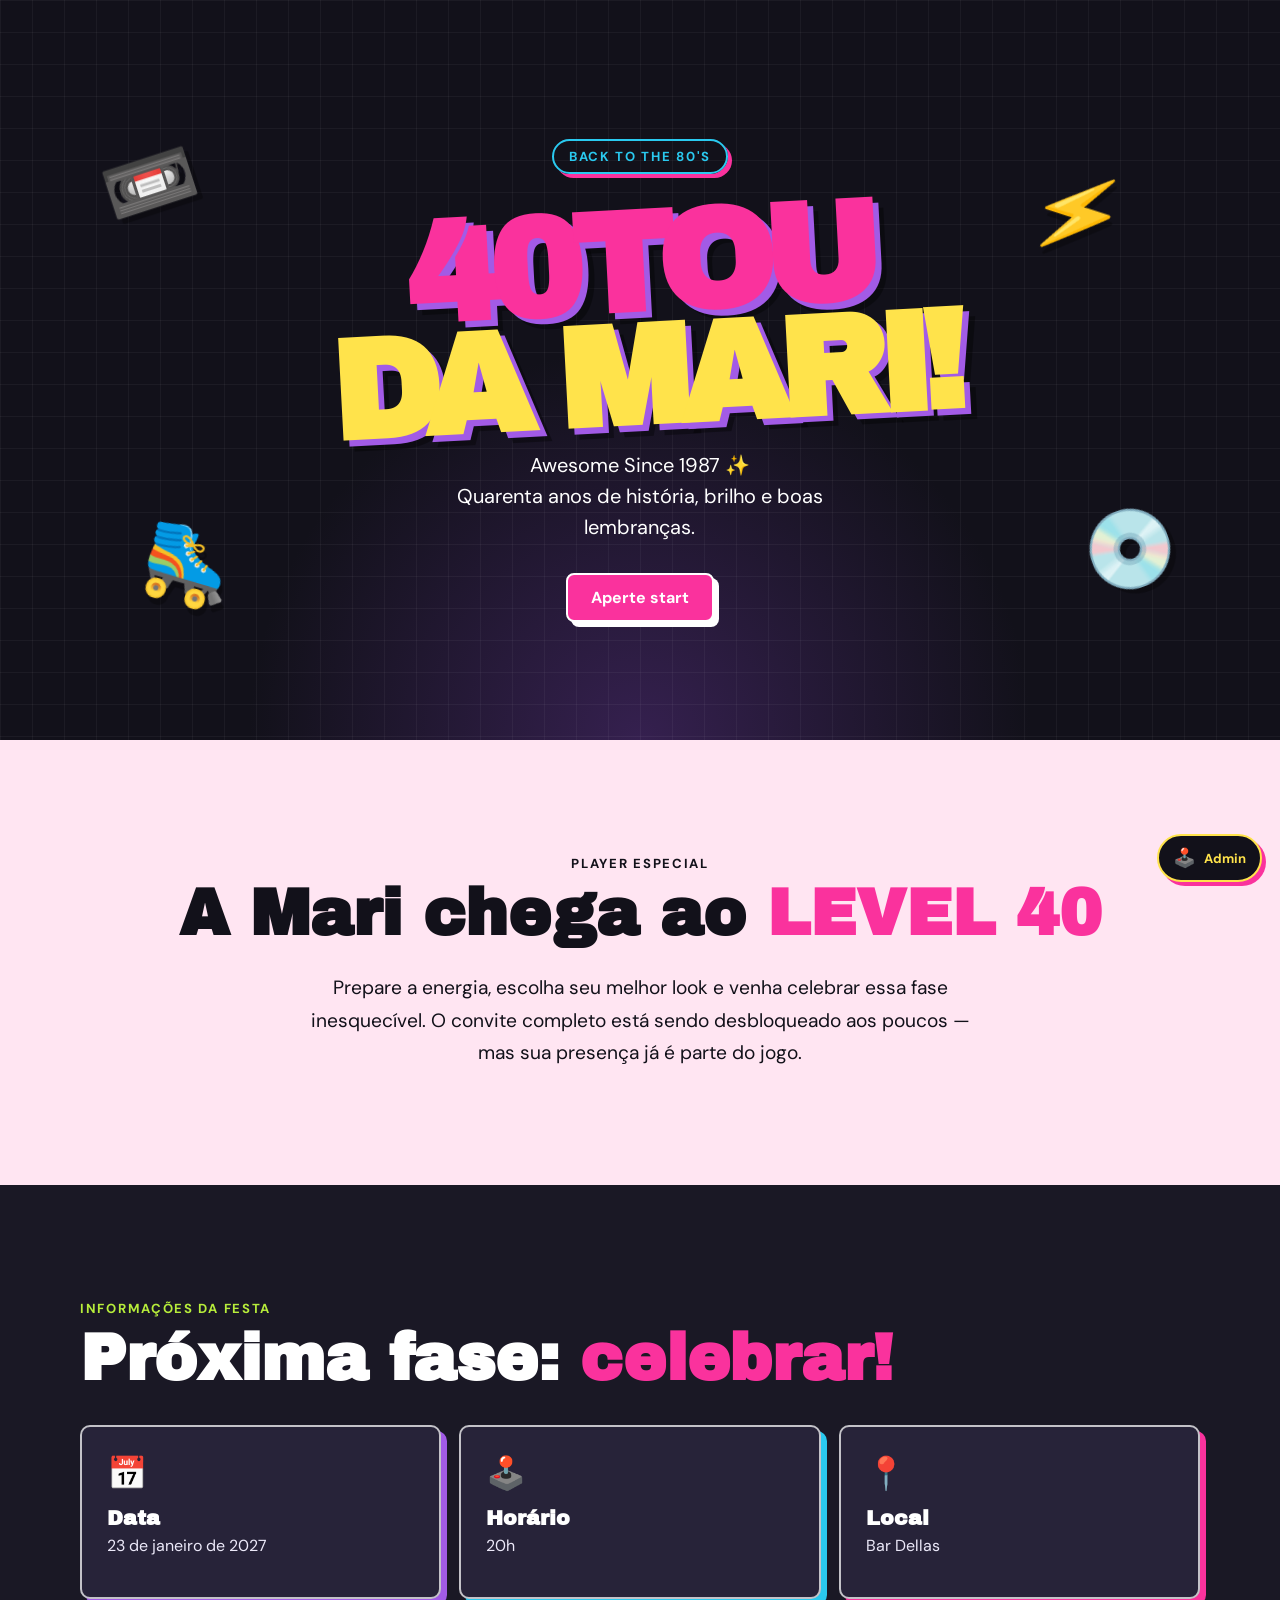
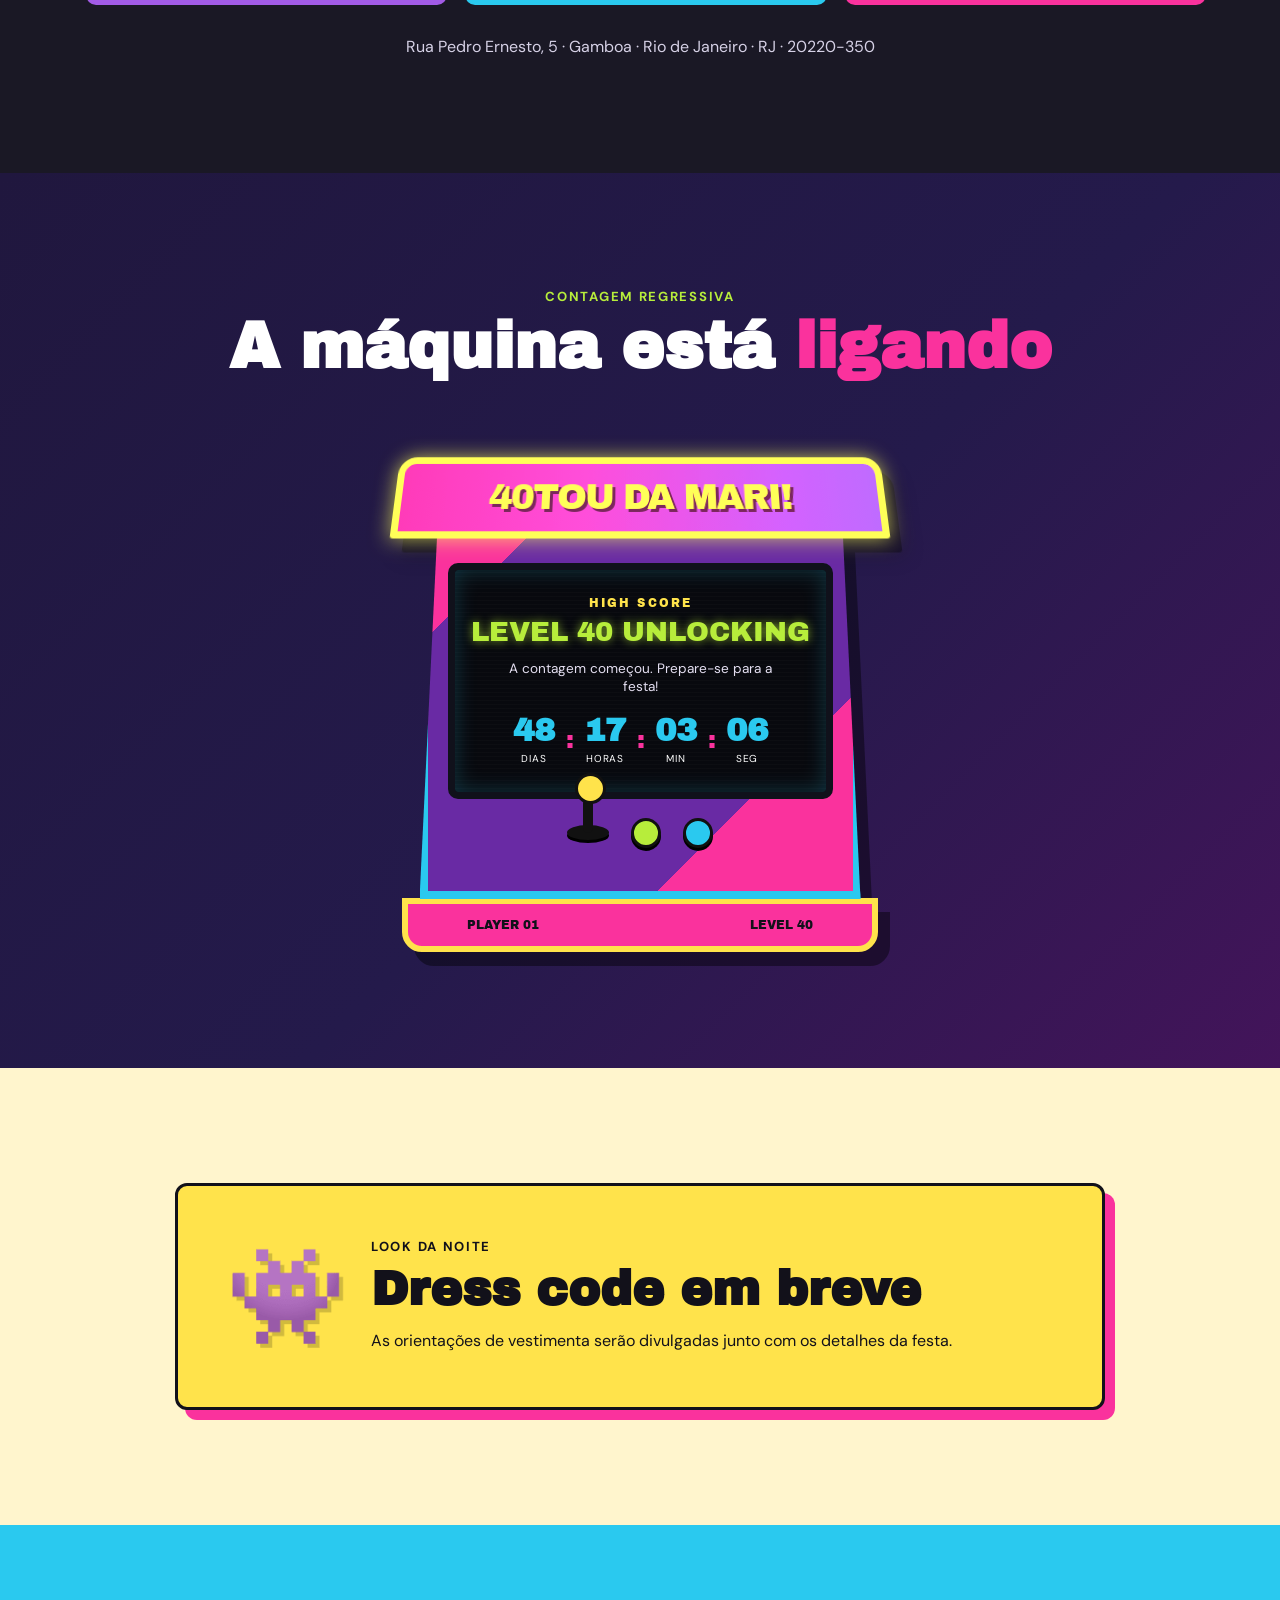
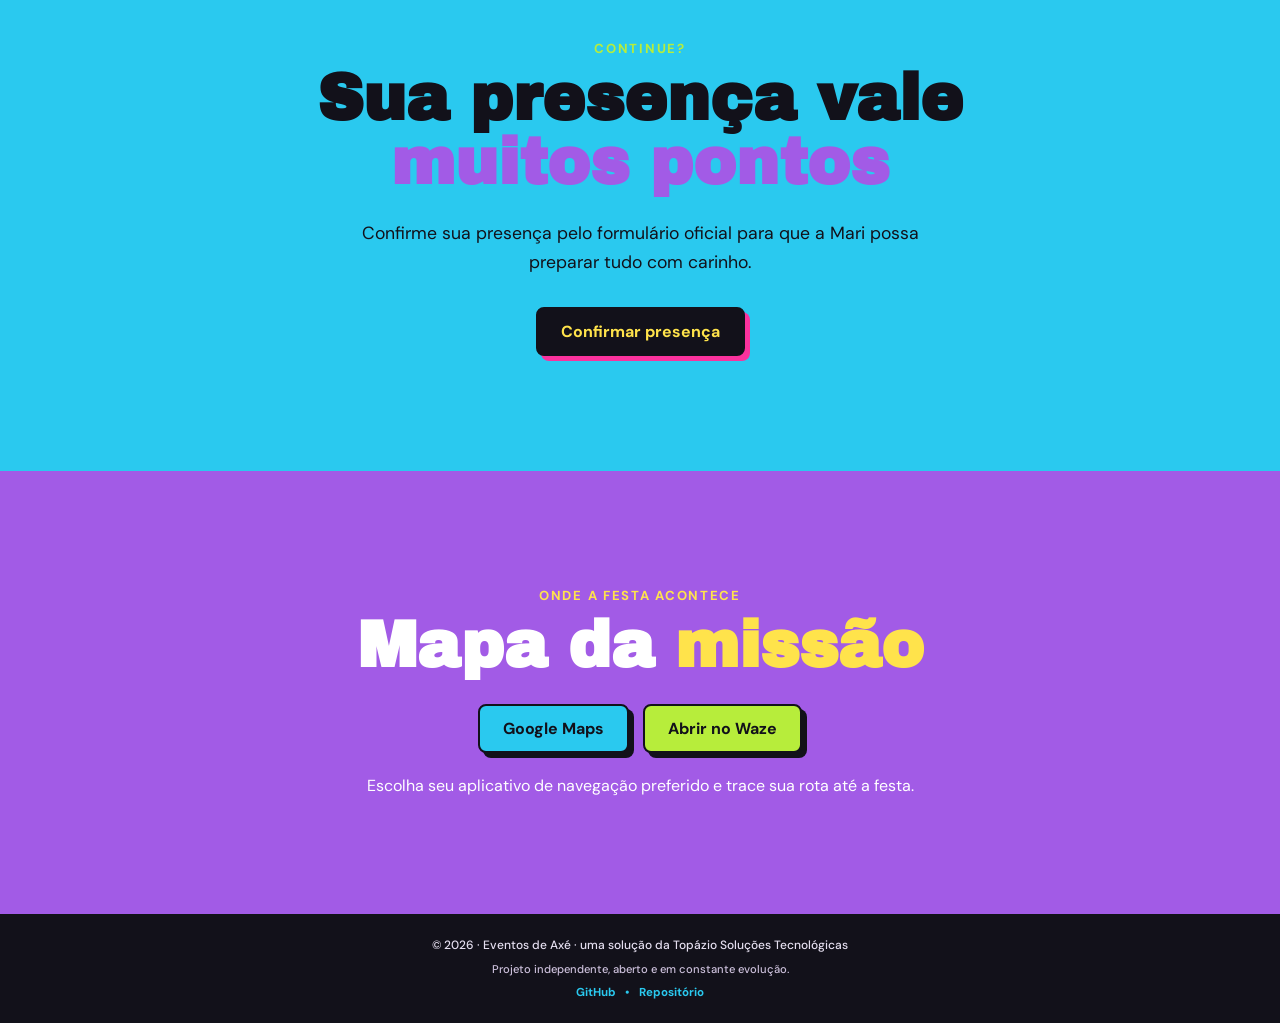
==== commit 97755dff: "Add files via upload" ====
--- a/eventos/40tou-da-mari/index.html
+++ b/eventos/40tou-da-mari/index.html
@@ -4,7 +4,23 @@
   <meta charset="utf-8">
   <meta name="viewport" content="width=device-width, initial-scale=1">
   <meta name="theme-color" content="#12111a">
-  <meta name="description" content="40tou da Mari — Back to the 80's, Awesome Since 1987.">
+  <meta name="description" content="40tou da Mari: 23 de janeiro de 2027, às 20h, no Bar Dellas, no Rio de Janeiro.">
+  <link rel="canonical" href="https://raphbrito.github.io/eventos-de-axe/eventos/40tou-da-mari/">
+  <meta property="og:type" content="website">
+  <meta property="og:locale" content="pt_BR">
+  <meta property="og:site_name" content="Eventos de Axé">
+  <meta property="og:title" content="40tou da Mari — Back to the 80's">
+  <meta property="og:description" content="23 de janeiro de 2027, às 20h · Bar Dellas, Rio de Janeiro.">
+  <meta property="og:url" content="https://raphbrito.github.io/eventos-de-axe/eventos/40tou-da-mari/">
+  <meta property="og:image" content="https://raphbrito.github.io/eventos-de-axe/eventos/40tou-da-mari/img/compartilhamento-40tou-da-mari.png">
+  <meta property="og:image:width" content="1732">
+  <meta property="og:image:height" content="908">
+  <meta property="og:image:alt" content="Arte neon inspirada nos fliperamas dos anos 1980 para o convite 40tou da Mari.">
+  <meta name="twitter:card" content="summary_large_image">
+  <meta name="twitter:title" content="40tou da Mari — Back to the 80's">
+  <meta name="twitter:description" content="23 de janeiro de 2027, às 20h · Bar Dellas, Rio de Janeiro.">
+  <meta name="twitter:image" content="https://raphbrito.github.io/eventos-de-axe/eventos/40tou-da-mari/img/compartilhamento-40tou-da-mari.png">
+  <meta name="twitter:image:alt" content="Arte neon inspirada nos fliperamas dos anos 1980 para o convite 40tou da Mari.">
   <title>40tou da Mari — Back to the 80's</title>
   <link rel="preconnect" href="https://fonts.googleapis.com">
   <link rel="preconnect" href="https://fonts.gstatic.com" crossorigin>
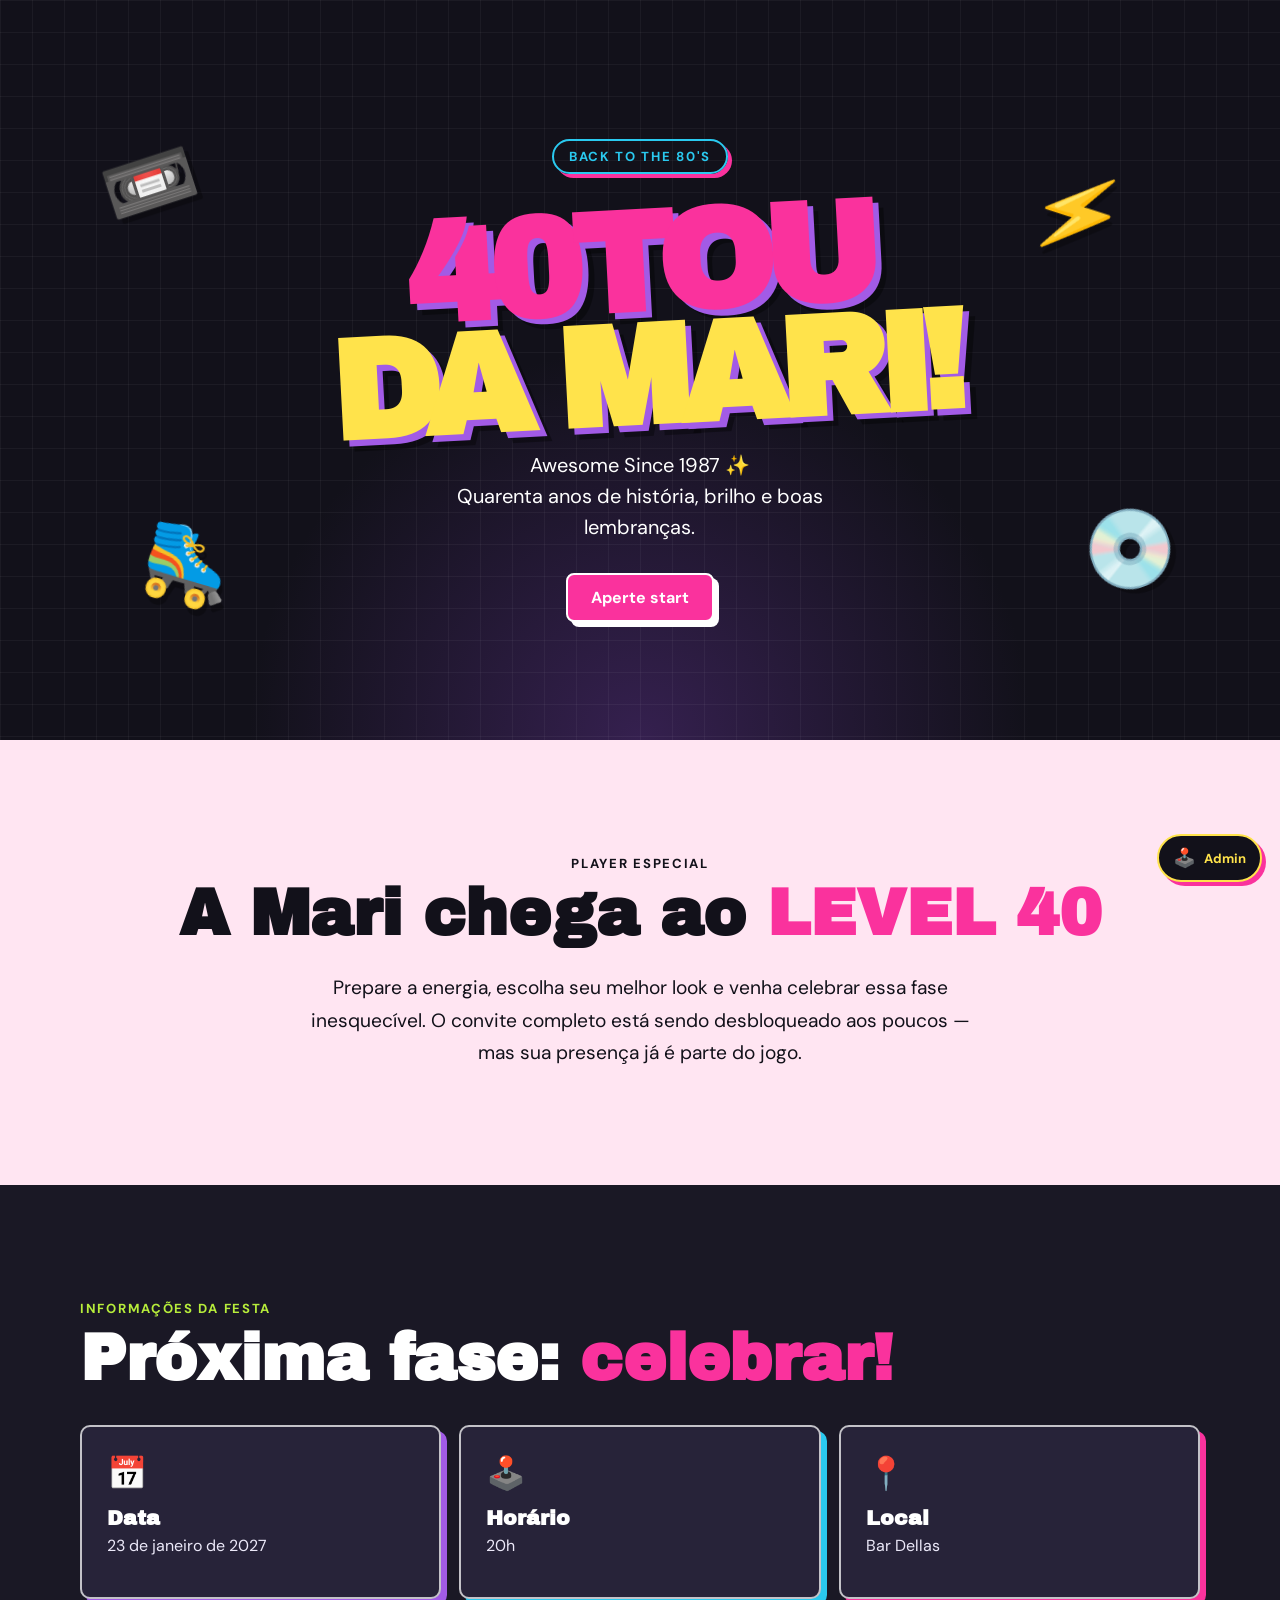
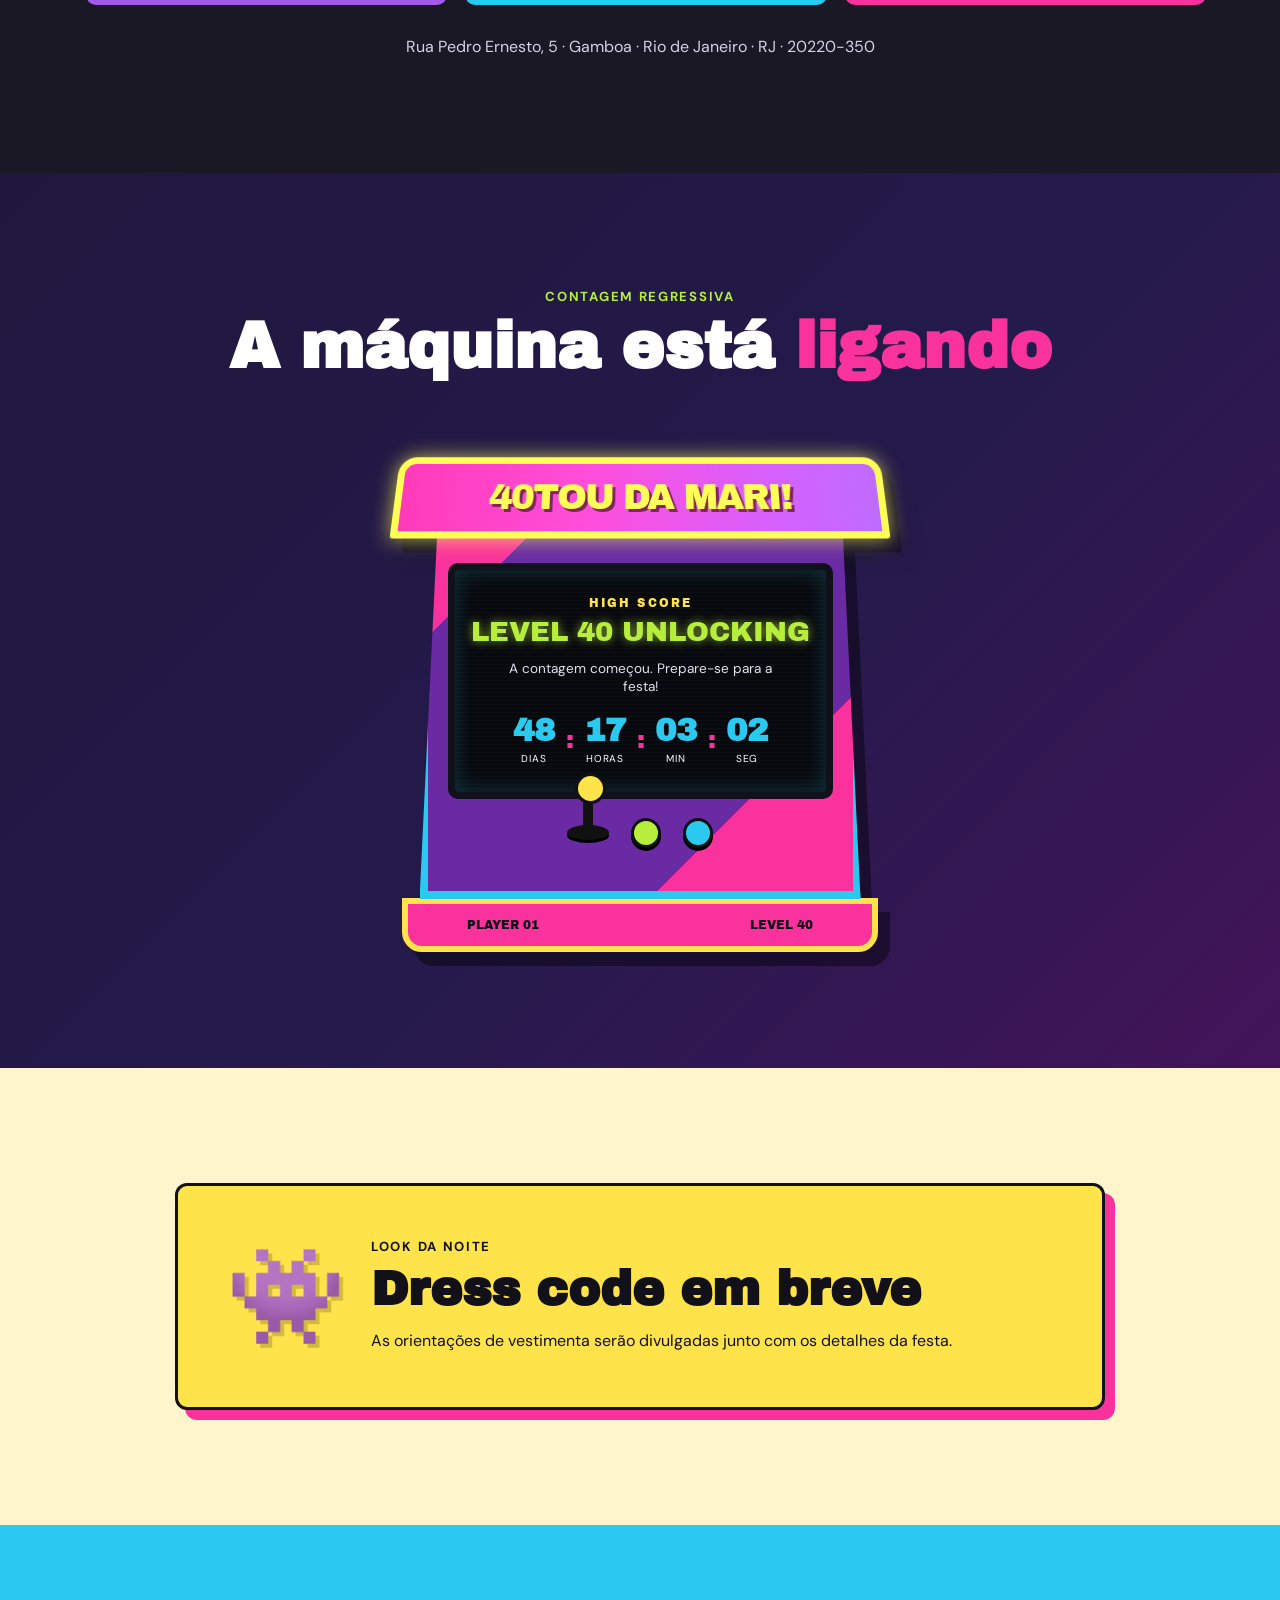
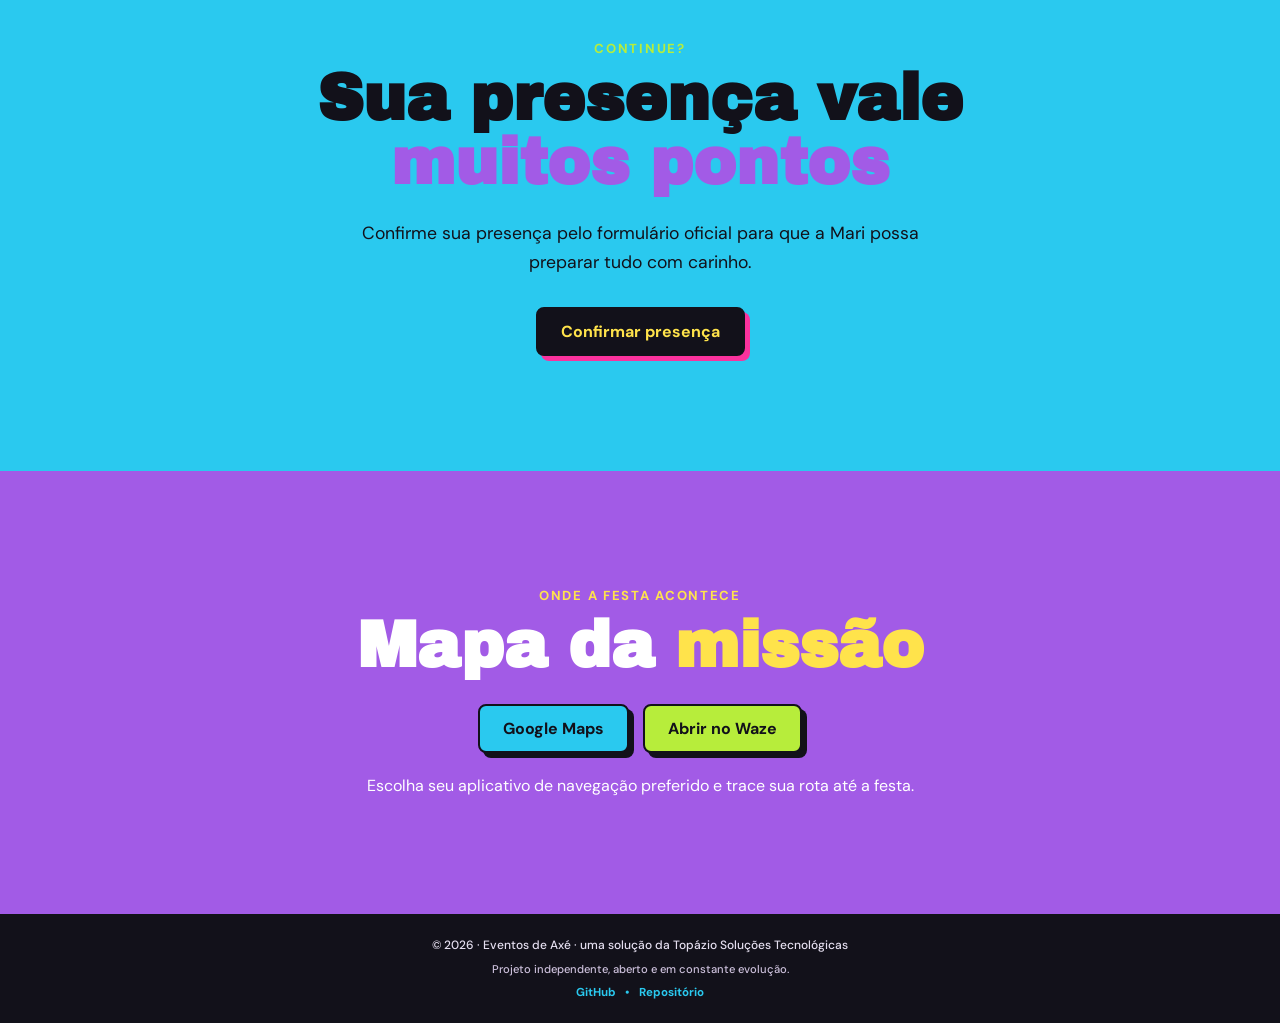
==== commit 2f175930: "Add files via upload" ====
--- a/eventos/40tou-da-mari/index.html
+++ b/eventos/40tou-da-mari/index.html
@@ -12,14 +12,15 @@
   <meta property="og:title" content="40tou da Mari — Back to the 80's">
   <meta property="og:description" content="23 de janeiro de 2027, às 20h · Bar Dellas, Rio de Janeiro.">
   <meta property="og:url" content="https://raphbrito.github.io/eventos-de-axe/eventos/40tou-da-mari/">
-  <meta property="og:image" content="https://raphbrito.github.io/eventos-de-axe/eventos/40tou-da-mari/img/compartilhamento-40tou-da-mari.png">
-  <meta property="og:image:width" content="1732">
-  <meta property="og:image:height" content="908">
+  <meta property="og:image" content="https://raphbrito.github.io/eventos-de-axe/eventos/40tou-da-mari/img/compartilhamento-40tou-da-mari-v3.jpg">
+  <meta property="og:image:type" content="image/jpeg">
+  <meta property="og:image:width" content="1024">
+  <meta property="og:image:height" content="1024">
   <meta property="og:image:alt" content="Arte neon inspirada nos fliperamas dos anos 1980 para o convite 40tou da Mari.">
   <meta name="twitter:card" content="summary_large_image">
   <meta name="twitter:title" content="40tou da Mari — Back to the 80's">
   <meta name="twitter:description" content="23 de janeiro de 2027, às 20h · Bar Dellas, Rio de Janeiro.">
-  <meta name="twitter:image" content="https://raphbrito.github.io/eventos-de-axe/eventos/40tou-da-mari/img/compartilhamento-40tou-da-mari.png">
+  <meta name="twitter:image" content="https://raphbrito.github.io/eventos-de-axe/eventos/40tou-da-mari/img/compartilhamento-40tou-da-mari-v3.jpg">
   <meta name="twitter:image:alt" content="Arte neon inspirada nos fliperamas dos anos 1980 para o convite 40tou da Mari.">
   <title>40tou da Mari — Back to the 80's</title>
   <link rel="preconnect" href="https://fonts.googleapis.com">
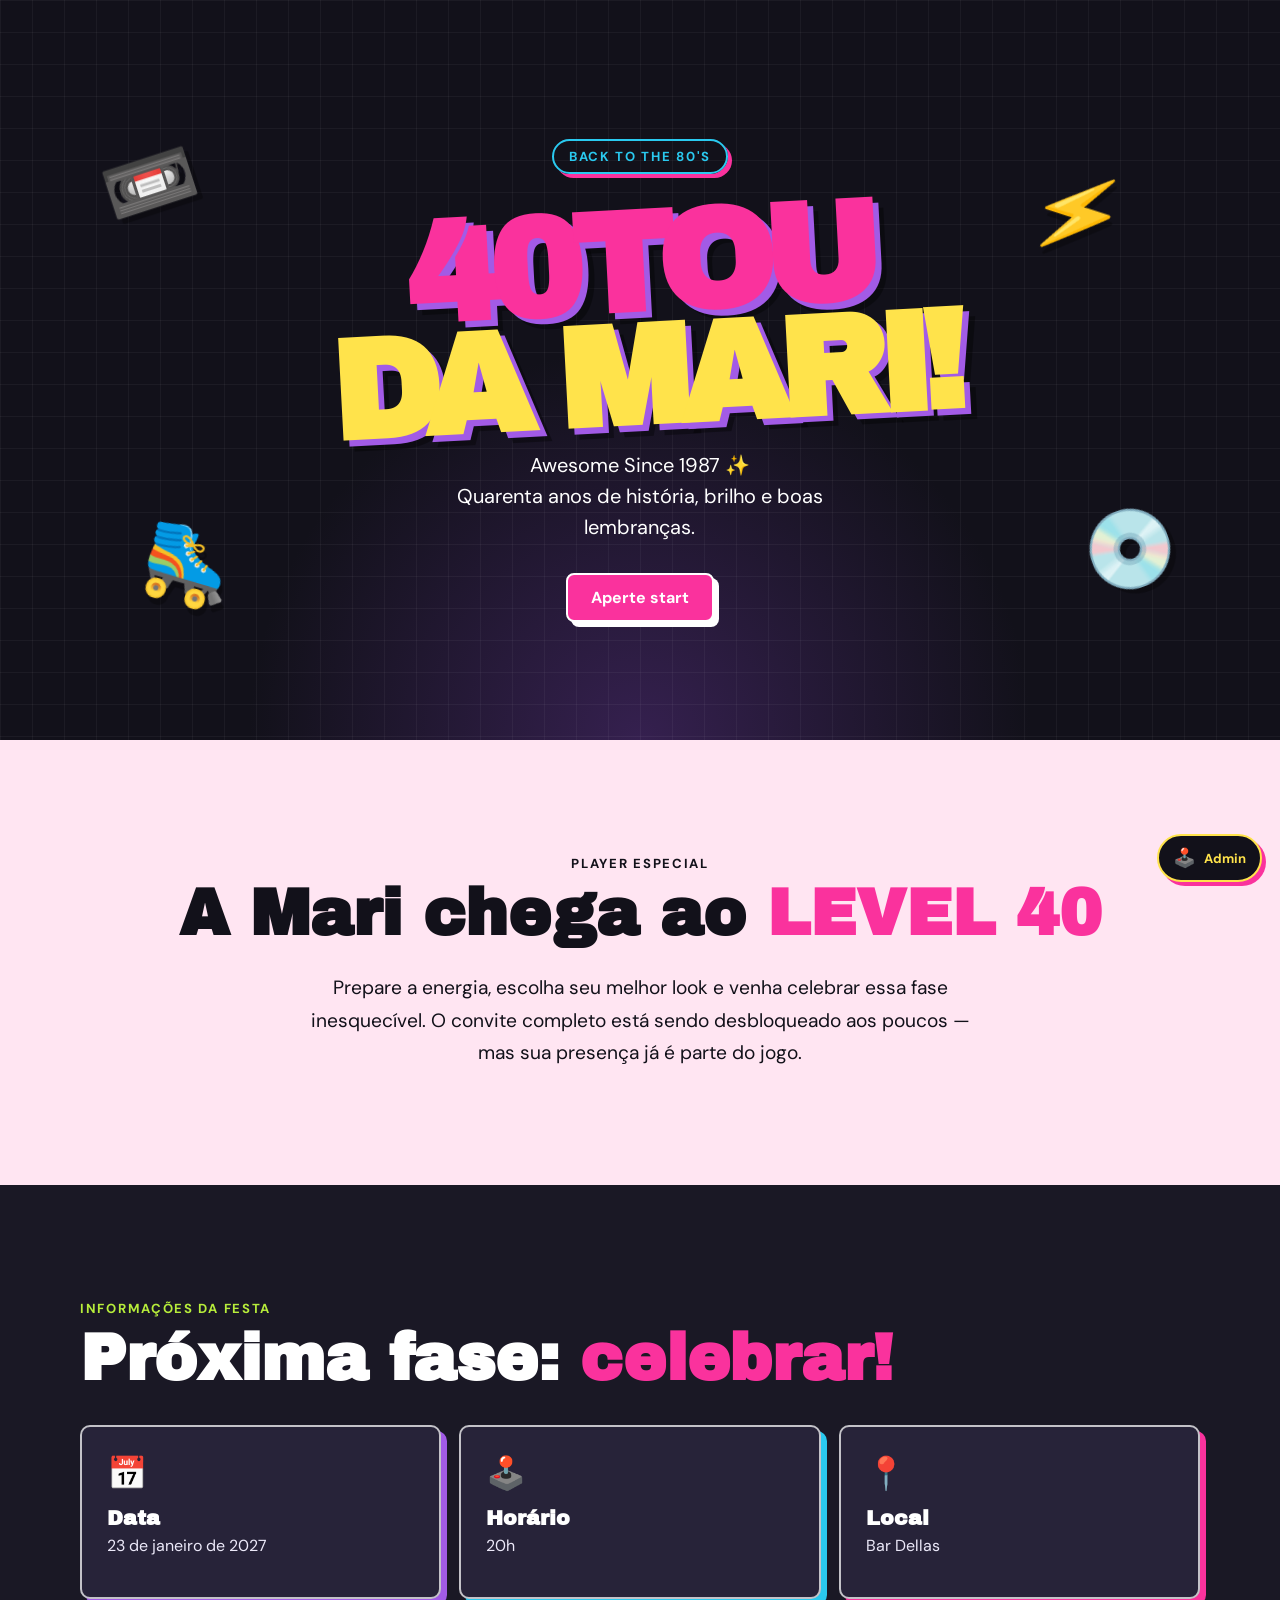
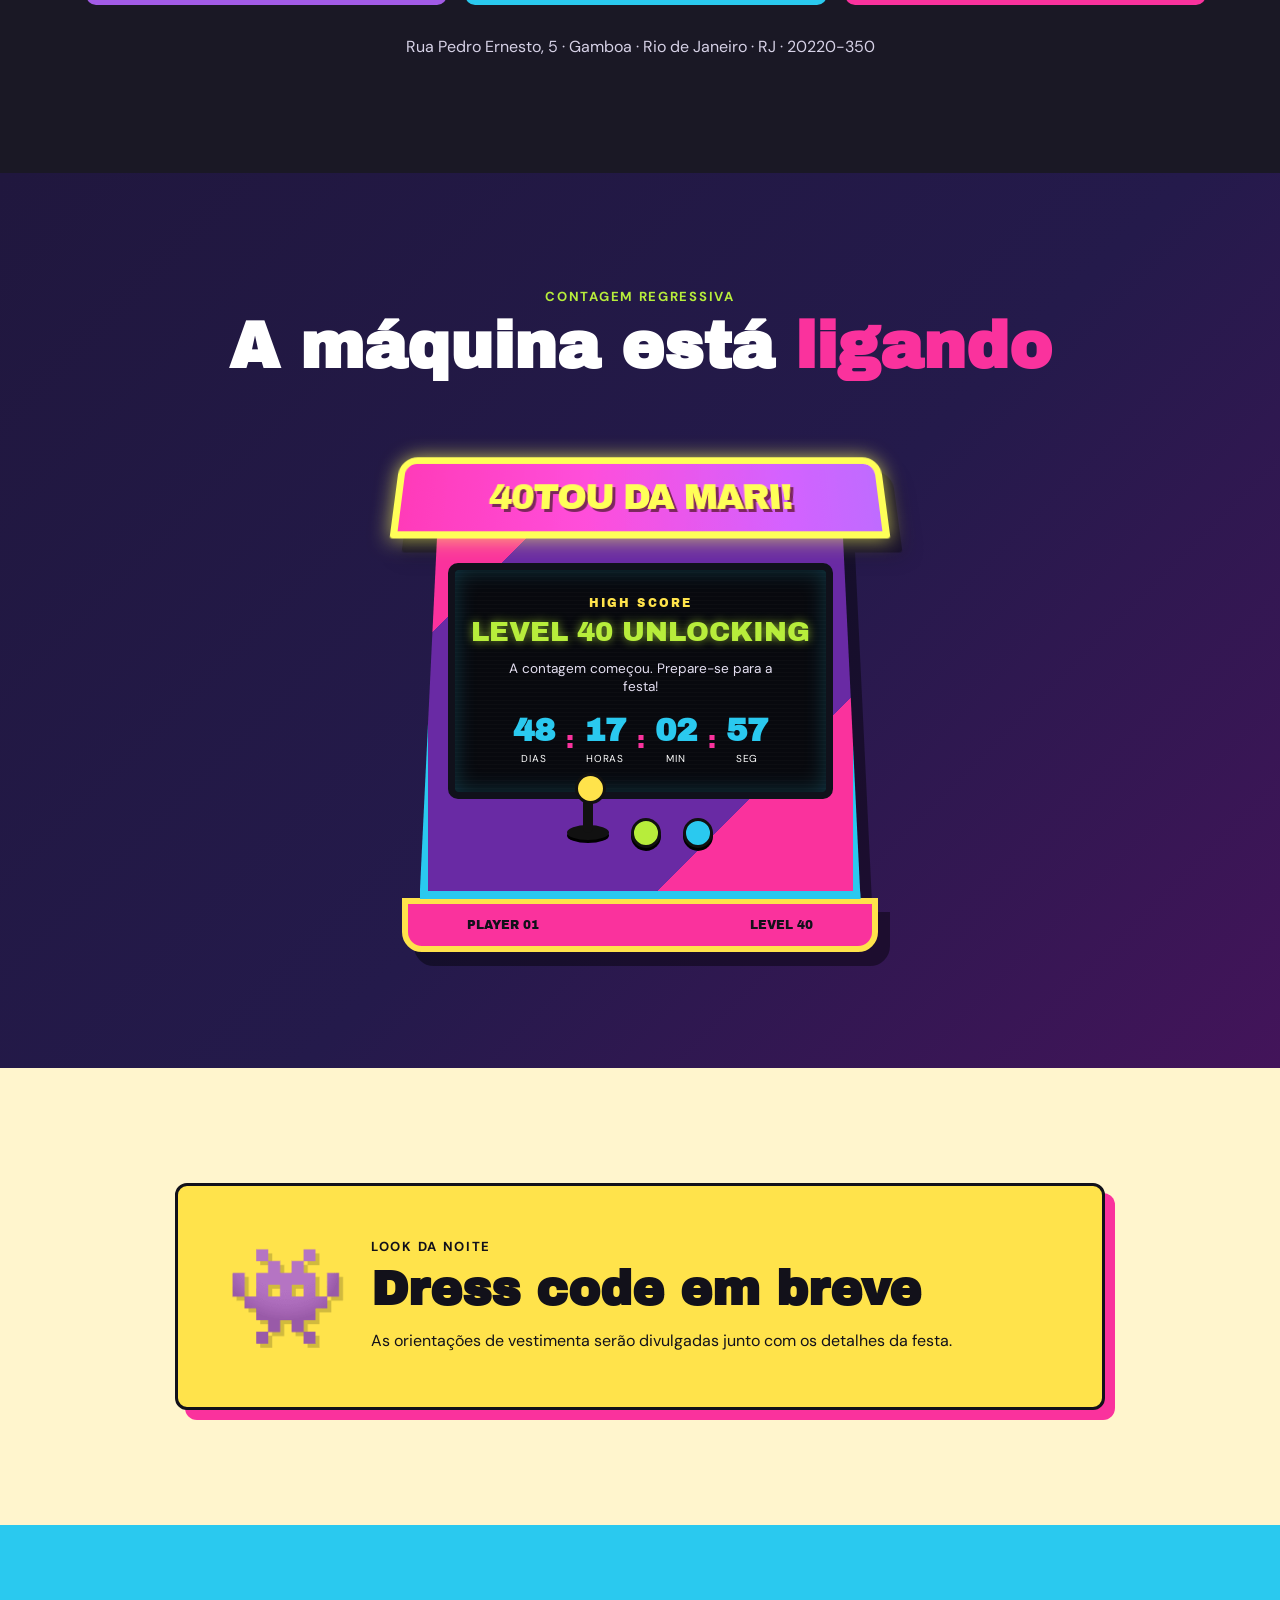
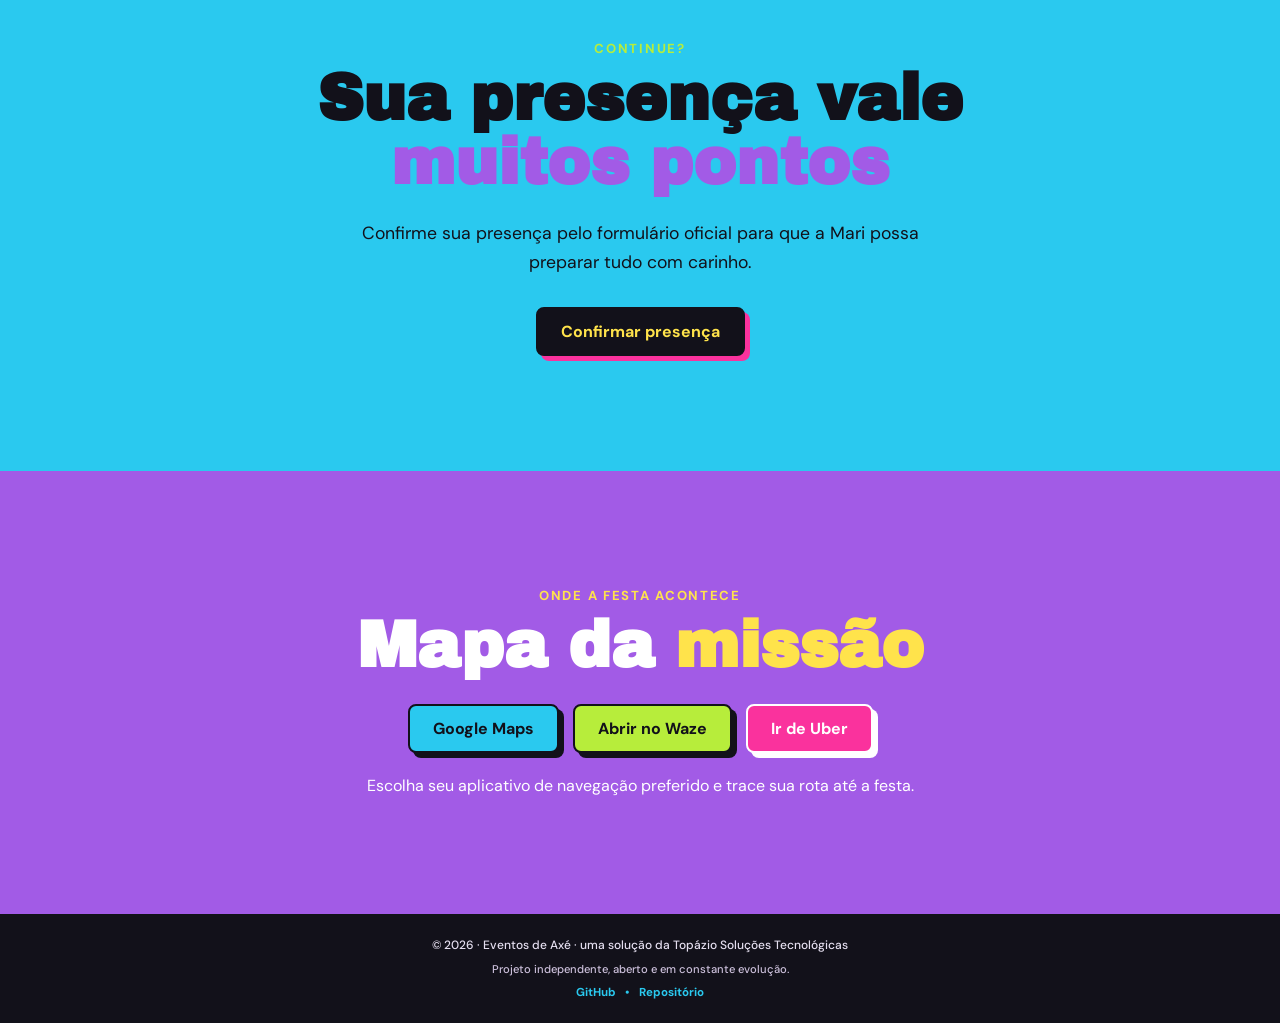
==== commit eb2749c6: "Add files via upload" ====
--- a/eventos/40tou-da-mari/index.html
+++ b/eventos/40tou-da-mari/index.html
@@ -98,7 +98,7 @@
     </section>
 
     <section class="location section-padding" aria-labelledby="location-title">
-      <div><p class="eyebrow">Onde a festa acontece</p><h2 id="location-title">Mapa da <span>missão</span></h2><div class="route-actions"><button id="mapsButton" class="button button-cyan" type="button">Google Maps</button><button id="wazeButton" class="button button-lime" type="button">Abrir no Waze</button></div><p id="locationText">Assim que o local for confirmado, os botões de rota serão liberados por aqui.</p></div>
+      <div><p class="eyebrow">Onde a festa acontece</p><h2 id="location-title">Mapa da <span>missão</span></h2><div class="route-actions"><button id="mapsButton" class="button button-cyan" type="button">Google Maps</button><button id="wazeButton" class="button button-lime" type="button">Abrir no Waze</button><button id="uberButton" class="button button-pink" type="button">Ir de Uber</button></div><p id="locationText">Assim que o local for confirmado, os botões de rota serão liberados por aqui.</p></div>
     </section>
   </main>
 
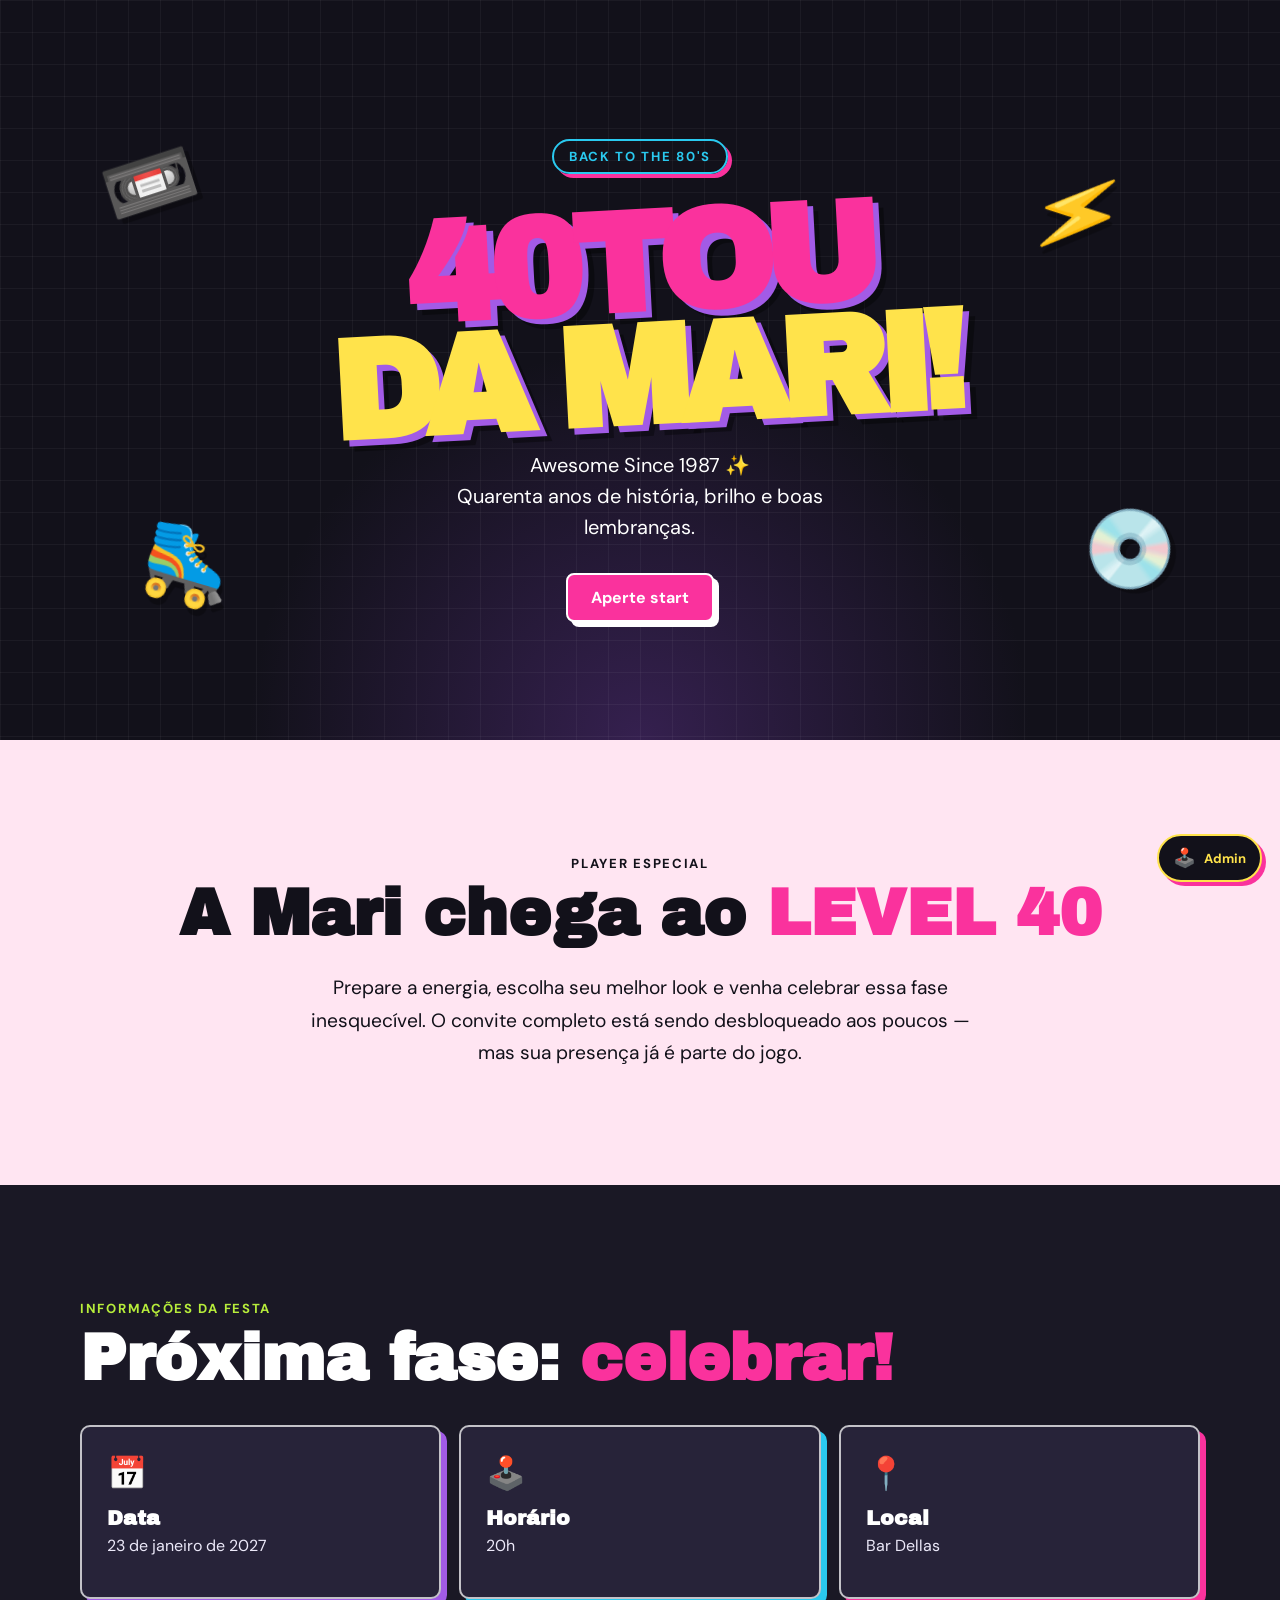
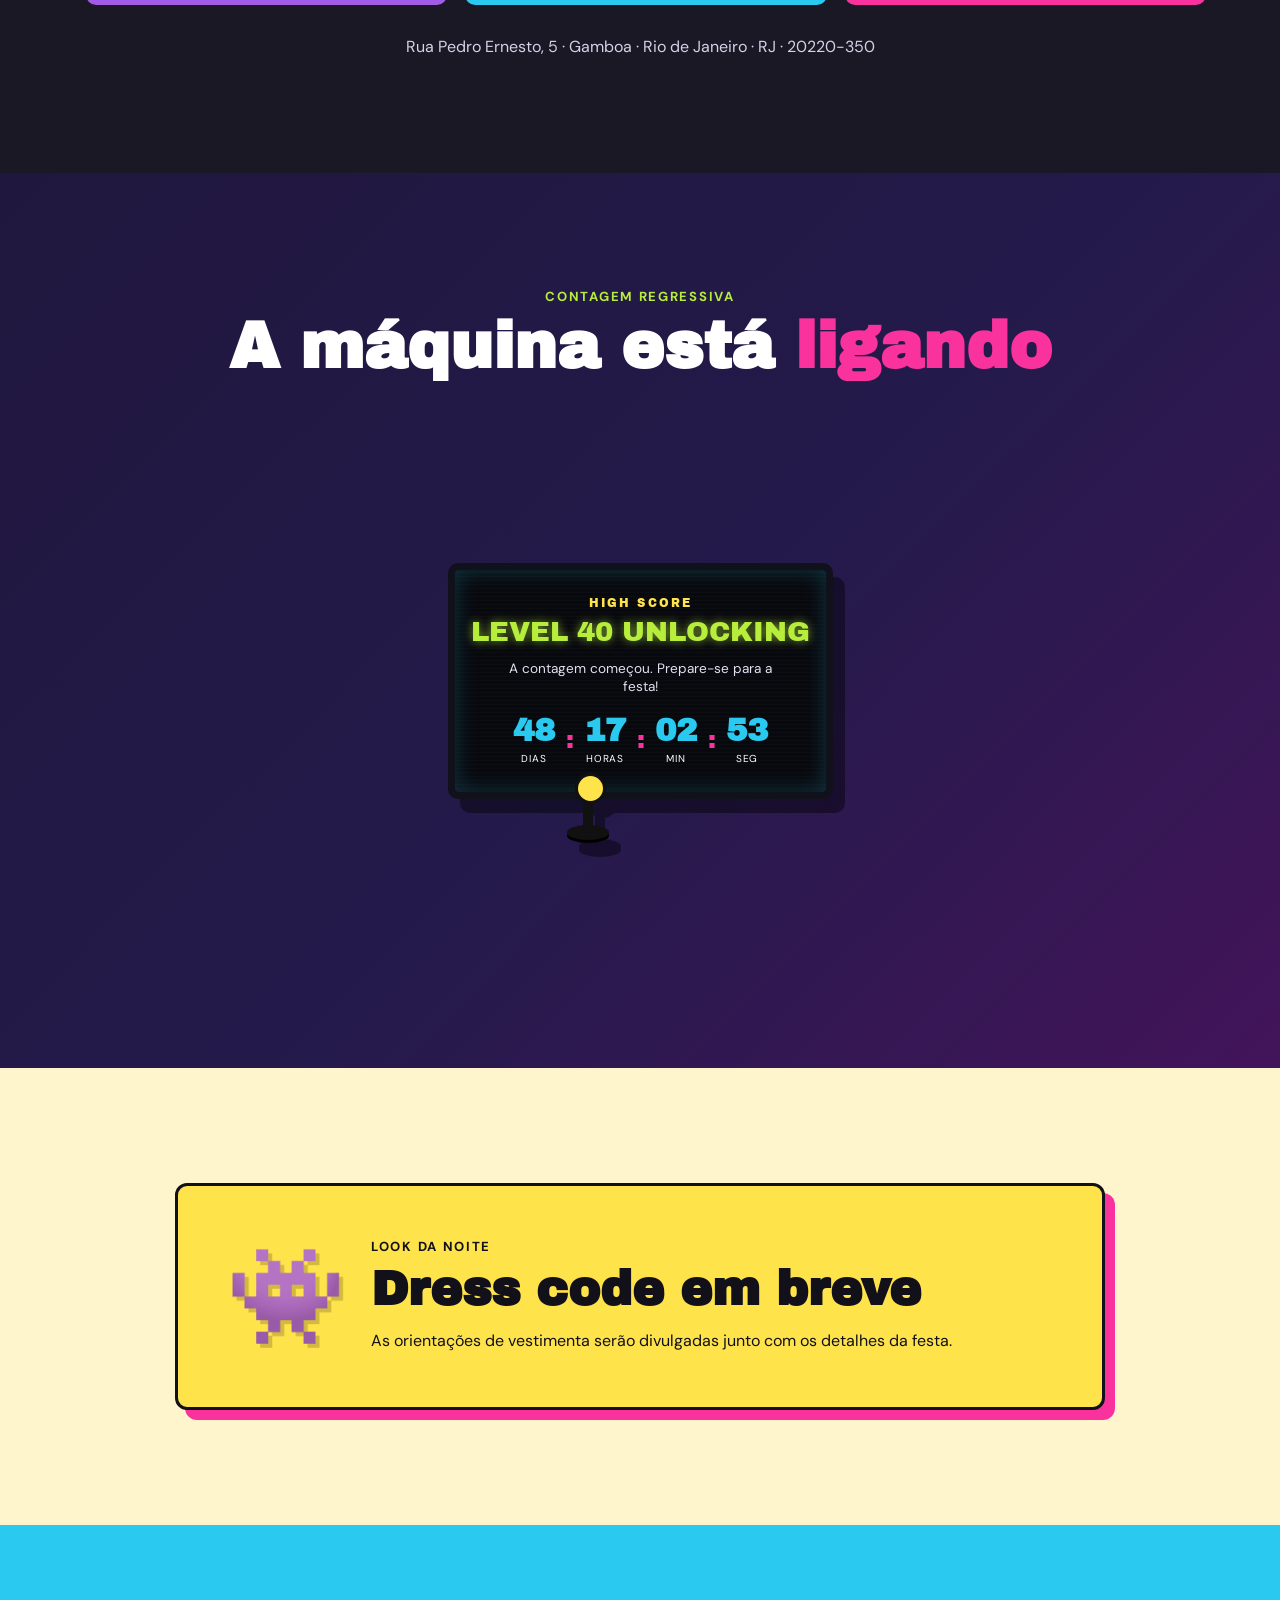
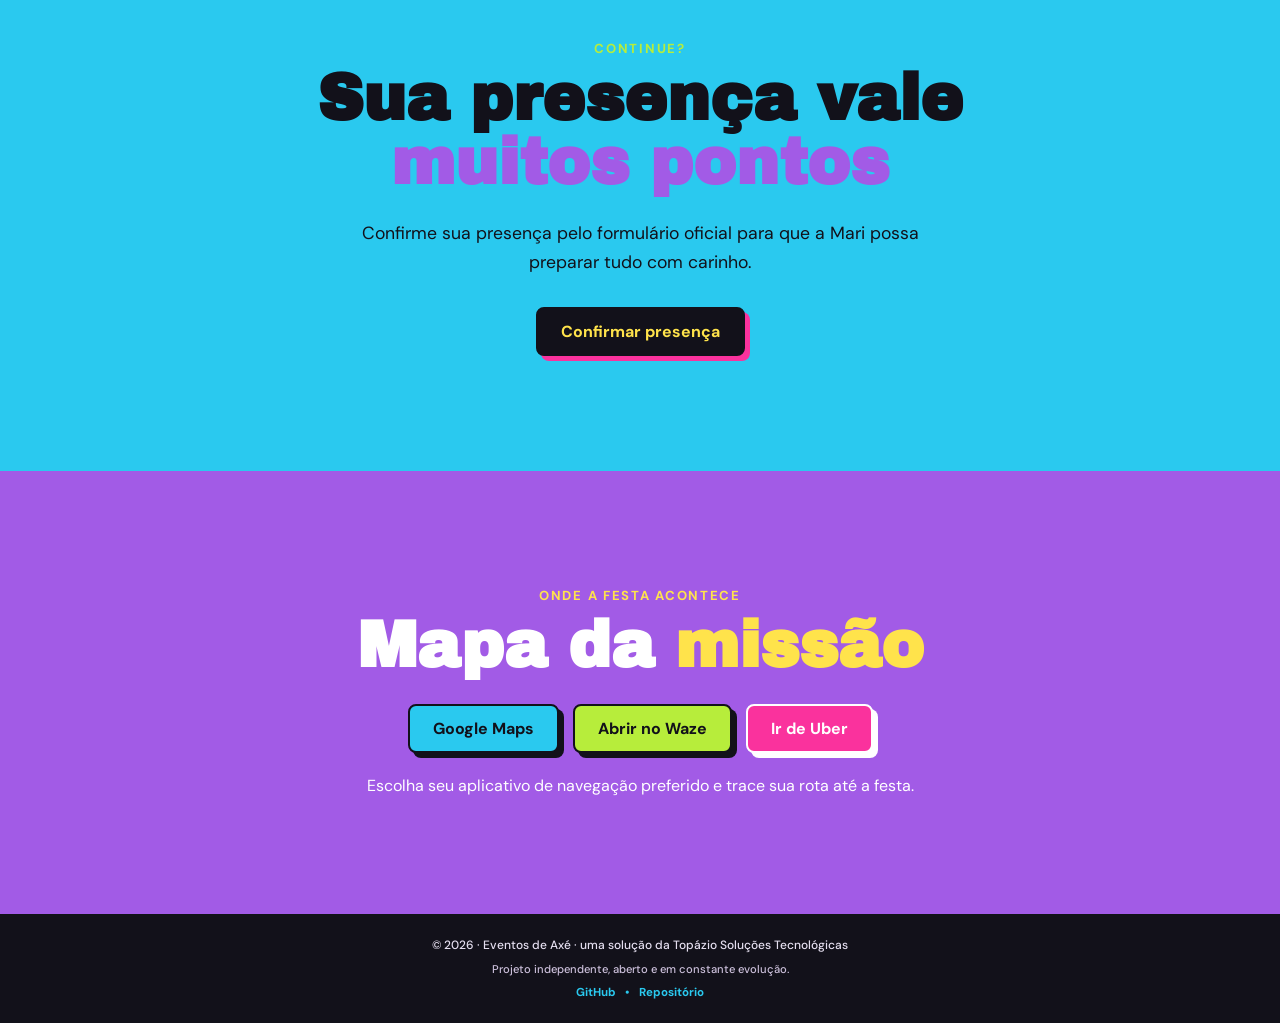
==== commit 4dc851d5: "Add files via upload" ====
--- a/eventos/40tou-da-mari/index.html
+++ b/eventos/40tou-da-mari/index.html
@@ -13,6 +13,7 @@
   <meta property="og:description" content="23 de janeiro de 2027, às 20h · Bar Dellas, Rio de Janeiro.">
   <meta property="og:url" content="https://raphbrito.github.io/eventos-de-axe/eventos/40tou-da-mari/">
   <meta property="og:image" content="https://raphbrito.github.io/eventos-de-axe/eventos/40tou-da-mari/img/compartilhamento-40tou-da-mari-v3.jpg">
+  <meta property="og:image:secure_url" content="https://raphbrito.github.io/eventos-de-axe/eventos/40tou-da-mari/img/compartilhamento-40tou-da-mari-v3.jpg">
   <meta property="og:image:type" content="image/jpeg">
   <meta property="og:image:width" content="1024">
   <meta property="og:image:height" content="1024">
